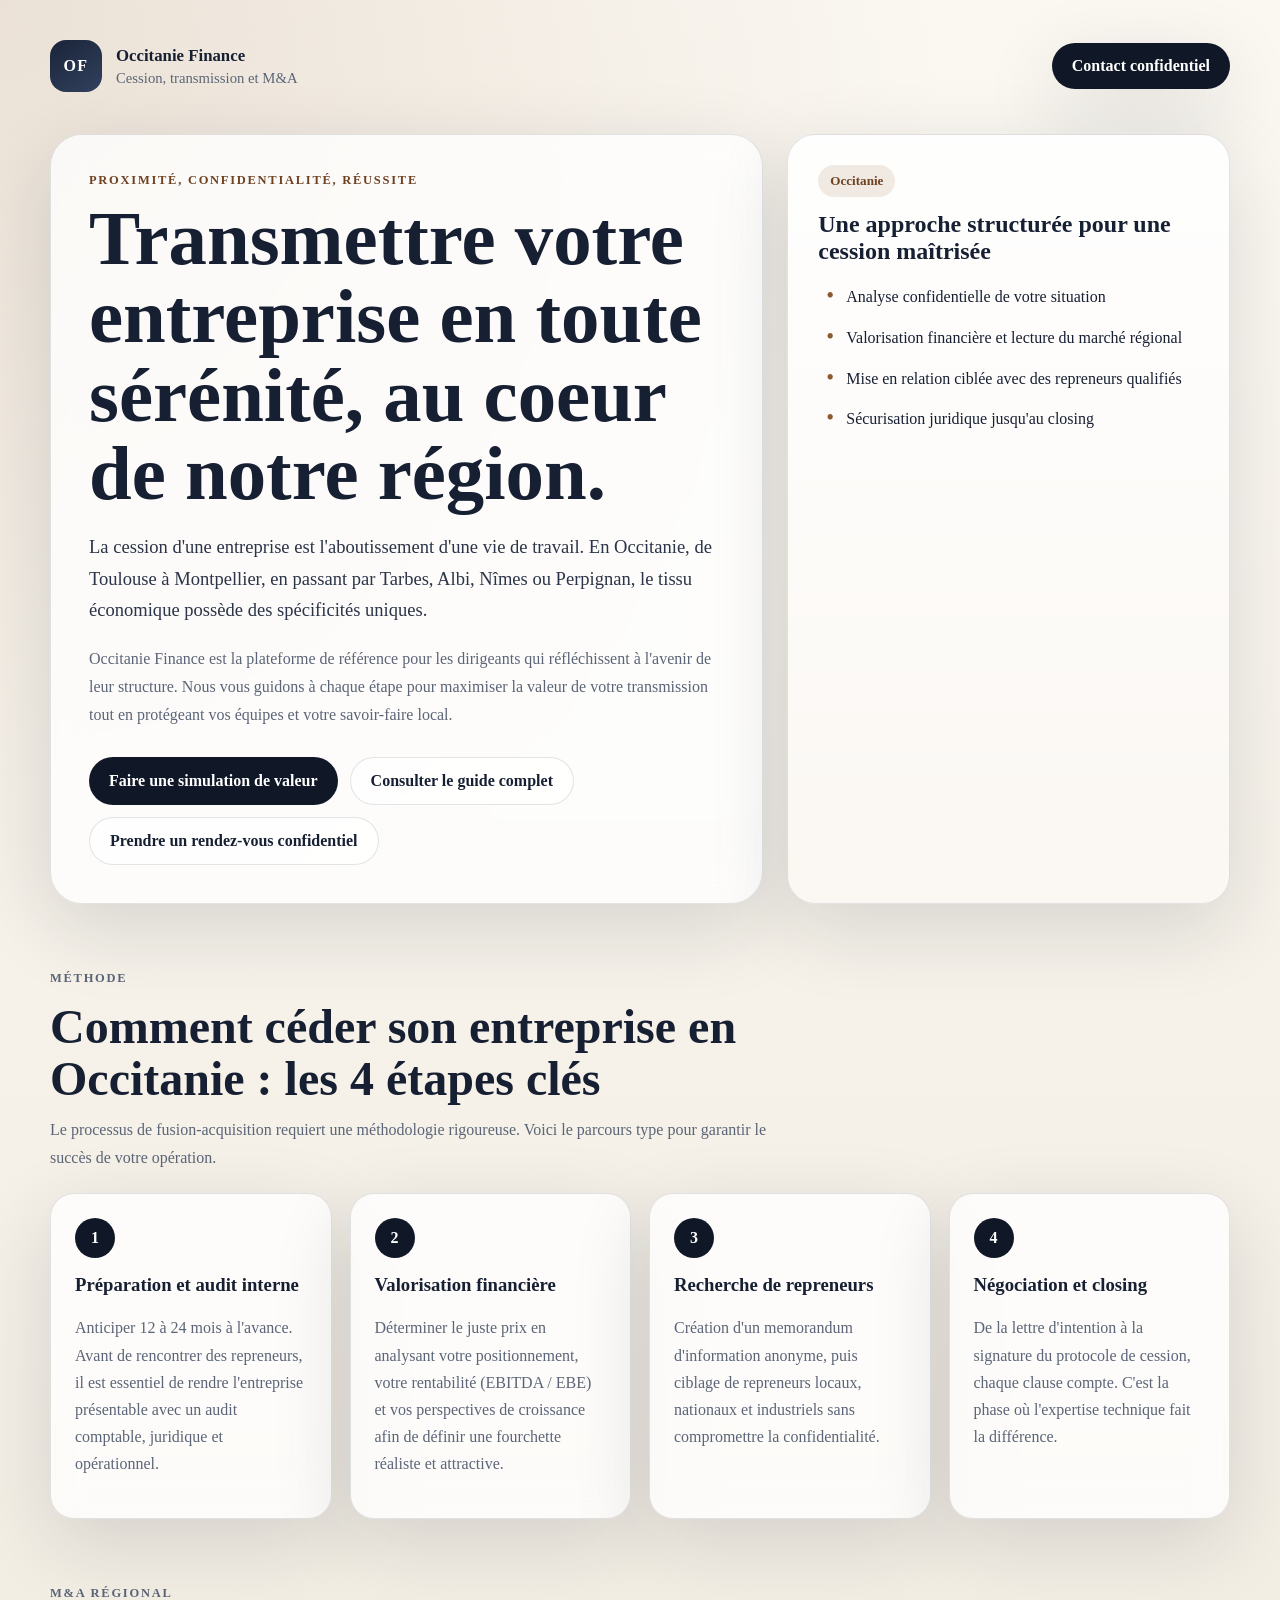
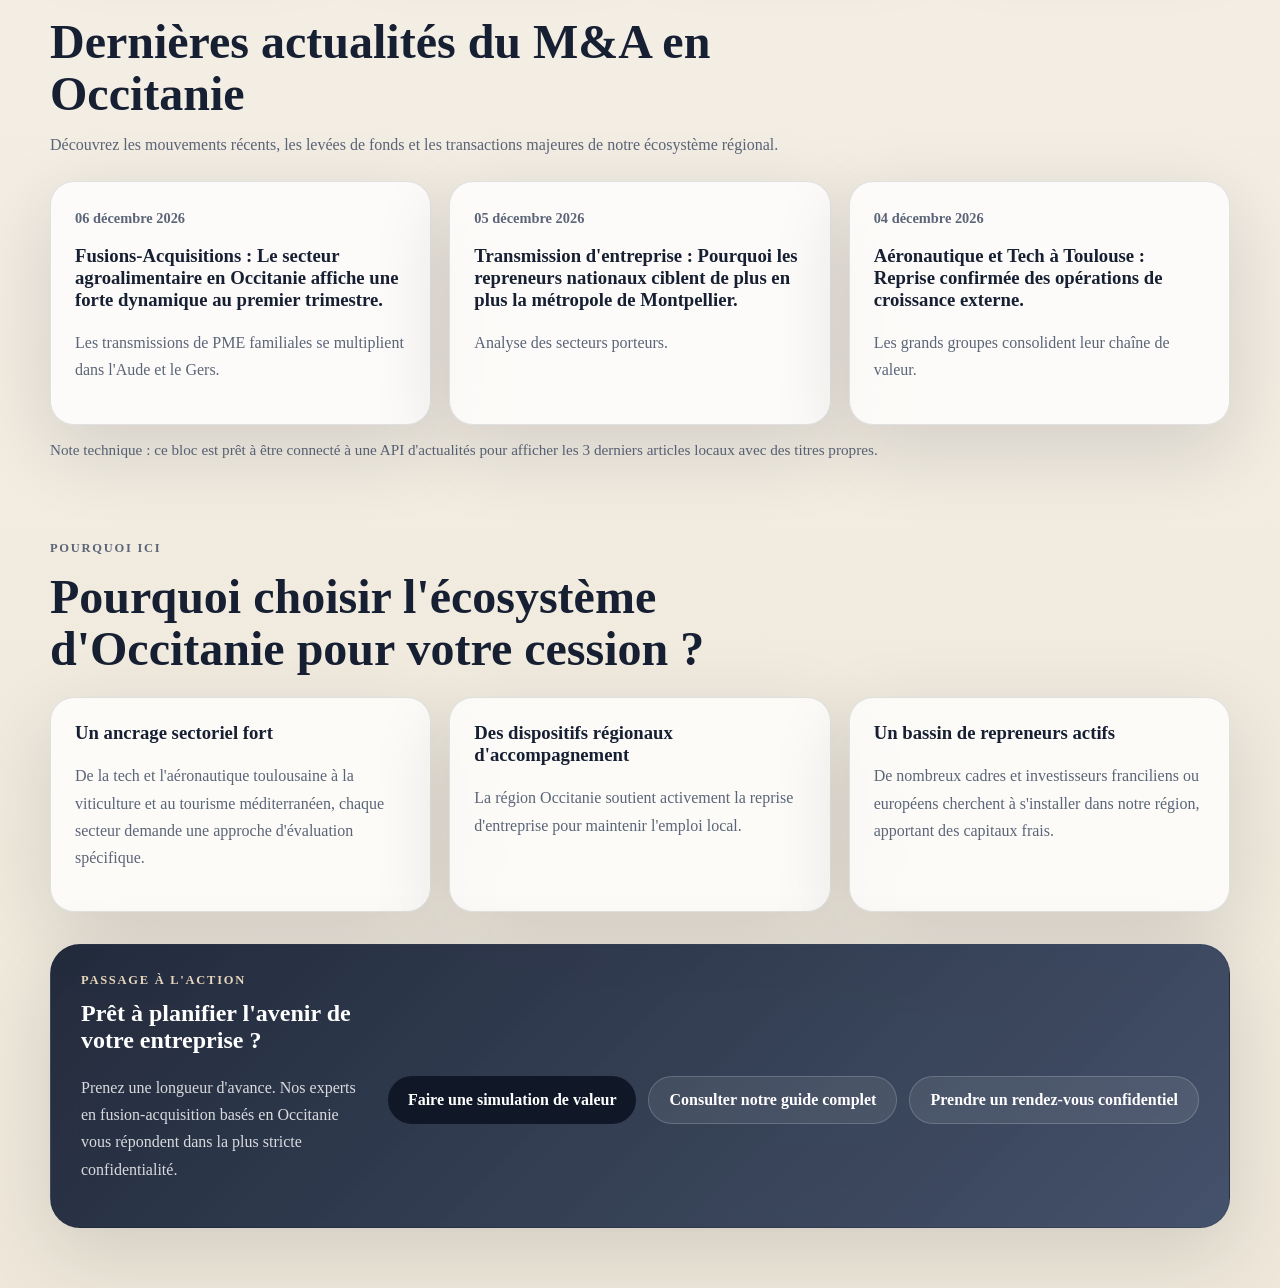
==== index.html @ 65223f05 "Create first occitanie.finance homepage" ====
<!doctype html>
<html lang="fr">
  <head>
    <meta charset="UTF-8" />
    <meta name="viewport" content="width=device-width, initial-scale=1.0" />
    <title>Cession d'Entreprise en Occitanie | Accompagnement & Fusion-Acquisition</title>
    <meta
      name="description"
      content="Vous souhaitez céder votre entreprise en Occitanie ? Découvrez les étapes clés de la transmission d'entreprise, estimez votre valeur et suivez l'actualité du M&A régional."
    />
    <meta name="theme-color" content="#0f172a" />
    <link rel="stylesheet" href="styles.css" />
  </head>
  <body>
    <div class="page-shell">
      <header class="hero">
        <nav class="topbar" aria-label="Navigation principale">
          <div class="brand">
            <span class="brand-mark">OF</span>
            <div>
              <p class="brand-name">Occitanie Finance</p>
              <p class="brand-tag">Cession, transmission et M&A</p>
            </div>
          </div>
          <a class="nav-cta" href="#contact">Contact confidentiel</a>
        </nav>

        <div class="hero-grid">
          <section class="hero-copy">
            <p class="eyebrow">Proximité, Confidentialité, Réussite</p>
            <h1>Transmettre votre entreprise en toute sérénité, au coeur de notre région.</h1>
            <p class="lead">
              La cession d'une entreprise est l'aboutissement d'une vie de travail. En Occitanie,
              de Toulouse à Montpellier, en passant par Tarbes, Albi, Nîmes ou Perpignan, le tissu
              économique possède des spécificités uniques.
            </p>
            <p>
              Occitanie Finance est la plateforme de référence pour les dirigeants qui réfléchissent
              à l'avenir de leur structure. Nous vous guidons à chaque étape pour maximiser la valeur
              de votre transmission tout en protégeant vos équipes et votre savoir-faire local.
            </p>
            <div class="hero-actions">
              <a class="button button-primary" href="/evaluation/">Faire une simulation de valeur</a>
              <a class="button button-secondary" href="/guide-cession/">Consulter le guide complet</a>
              <a class="button button-secondary" href="/contact/">Prendre un rendez-vous confidentiel</a>
            </div>
          </section>

          <aside class="hero-card" aria-label="Résumé de l'offre">
            <p class="card-kicker">Occitanie</p>
            <h2>Une approche structurée pour une cession maîtrisée</h2>
            <ul class="check-list">
              <li>Analyse confidentielle de votre situation</li>
              <li>Valorisation financière et lecture du marché régional</li>
              <li>Mise en relation ciblée avec des repreneurs qualifiés</li>
              <li>Sécurisation juridique jusqu'au closing</li>
            </ul>
          </aside>
        </div>
      </header>

      <main>
        <section class="section" id="etapes">
          <div class="section-heading">
            <p class="eyebrow">Méthode</p>
            <h2>Comment céder son entreprise en Occitanie : les 4 étapes clés</h2>
            <p>
              Le processus de fusion-acquisition requiert une méthodologie rigoureuse. Voici le
              parcours type pour garantir le succès de votre opération.
            </p>
          </div>

          <div class="steps-grid">
            <article class="step-card">
              <span class="step-index">1</span>
              <h3>Préparation et audit interne</h3>
              <p>
                Anticiper 12 à 24 mois à l'avance. Avant de rencontrer des repreneurs, il est
                essentiel de rendre l'entreprise présentable avec un audit comptable, juridique et
                opérationnel.
              </p>
            </article>
            <article class="step-card">
              <span class="step-index">2</span>
              <h3>Valorisation financière</h3>
              <p>
                Déterminer le juste prix en analysant votre positionnement, votre rentabilité
                (EBITDA / EBE) et vos perspectives de croissance afin de définir une fourchette
                réaliste et attractive.
              </p>
            </article>
            <article class="step-card">
              <span class="step-index">3</span>
              <h3>Recherche de repreneurs</h3>
              <p>
                Création d'un memorandum d'information anonyme, puis ciblage de repreneurs locaux,
                nationaux et industriels sans compromettre la confidentialité.
              </p>
            </article>
            <article class="step-card">
              <span class="step-index">4</span>
              <h3>Négociation et closing</h3>
              <p>
                De la lettre d'intention à la signature du protocole de cession, chaque clause
                compte. C'est la phase où l'expertise technique fait la différence.
              </p>
            </article>
          </div>
        </section>

        <section class="section news" id="actualites">
          <div class="section-heading">
            <p class="eyebrow">M&A régional</p>
            <h2>Dernières actualités du M&A en Occitanie</h2>
            <p>
              Découvrez les mouvements récents, les levées de fonds et les transactions majeures de
              notre écosystème régional.
            </p>
          </div>

          <div class="news-list">
            <article class="news-card">
              <p class="news-date" data-date></p>
              <h3>Fusions-Acquisitions : Le secteur agroalimentaire en Occitanie affiche une forte dynamique au premier trimestre.</h3>
              <p>Les transmissions de PME familiales se multiplient dans l'Aude et le Gers.</p>
            </article>
            <article class="news-card">
              <p class="news-date" data-date></p>
              <h3>Transmission d'entreprise : Pourquoi les repreneurs nationaux ciblent de plus en plus la métropole de Montpellier.</h3>
              <p>Analyse des secteurs porteurs.</p>
            </article>
            <article class="news-card">
              <p class="news-date" data-date></p>
              <h3>Aéronautique et Tech à Toulouse : Reprise confirmée des opérations de croissance externe.</h3>
              <p>Les grands groupes consolident leur chaîne de valeur.</p>
            </article>
          </div>
          <p class="news-note">
            Note technique : ce bloc est prêt à être connecté à une API d'actualités pour afficher
            les 3 derniers articles locaux avec des titres propres.
          </p>
        </section>

        <section class="section" id="ecosysteme">
          <div class="section-heading">
            <p class="eyebrow">Pourquoi ici</p>
            <h2>Pourquoi choisir l'écosystème d'Occitanie pour votre cession ?</h2>
          </div>

          <div class="benefits-grid">
            <article class="benefit-card">
              <h3>Un ancrage sectoriel fort</h3>
              <p>
                De la tech et l'aéronautique toulousaine à la viticulture et au tourisme
                méditerranéen, chaque secteur demande une approche d'évaluation spécifique.
              </p>
            </article>
            <article class="benefit-card">
              <h3>Des dispositifs régionaux d'accompagnement</h3>
              <p>
                La région Occitanie soutient activement la reprise d'entreprise pour maintenir
                l'emploi local.
              </p>
            </article>
            <article class="benefit-card">
              <h3>Un bassin de repreneurs actifs</h3>
              <p>
                De nombreux cadres et investisseurs franciliens ou européens cherchent à s'installer
                dans notre région, apportant des capitaux frais.
              </p>
            </article>
          </div>
        </section>

        <section class="section callout" id="contact">
          <div>
            <p class="eyebrow">Passage à l'action</p>
            <h2>Prêt à planifier l'avenir de votre entreprise ?</h2>
            <p>
              Prenez une longueur d'avance. Nos experts en fusion-acquisition basés en Occitanie
              vous répondent dans la plus stricte confidentialité.
            </p>
          </div>
          <div class="hero-actions">
            <a class="button button-primary" href="/evaluation/">Faire une simulation de valeur</a>
            <a class="button button-secondary" href="/guide-cession/">Consulter notre guide complet</a>
            <a class="button button-secondary" href="/contact/">Prendre un rendez-vous confidentiel</a>
          </div>
        </section>
      </main>
    </div>

    <script src="script.js"></script>
  </body>
</html>
---- styles.css ----
:root {
  --bg: #f4efe6;
  --bg-alt: #101827;
  --panel: rgba(255, 255, 255, 0.78);
  --panel-strong: rgba(255, 255, 255, 0.92);
  --text: #172033;
  --muted: #5b6577;
  --accent: #8c5a2f;
  --accent-strong: #6e4121;
  --border: rgba(23, 32, 51, 0.12);
  --shadow: 0 24px 80px rgba(19, 27, 45, 0.14);
}

* {
  box-sizing: border-box;
}

html {
  scroll-behavior: smooth;
}

body {
  margin: 0;
  font-family: Georgia, "Times New Roman", serif;
  color: var(--text);
  background:
    radial-gradient(circle at top left, rgba(140, 90, 47, 0.14), transparent 30%),
    linear-gradient(180deg, #fbf8f2 0%, #f4efe6 48%, #efe8da 100%);
}

a {
  color: inherit;
  text-decoration: none;
}

.page-shell {
  width: min(1180px, calc(100% - 32px));
  margin: 0 auto;
  padding: 22px 0 60px;
}

.hero {
  padding: 18px 0 32px;
}

.topbar {
  display: flex;
  align-items: center;
  justify-content: space-between;
  gap: 16px;
  margin-bottom: 42px;
}

.brand {
  display: flex;
  align-items: center;
  gap: 14px;
}

.brand-mark {
  width: 52px;
  height: 52px;
  border-radius: 16px;
  display: grid;
  place-items: center;
  background: linear-gradient(145deg, #1a2439, #32415e);
  color: white;
  font-weight: 700;
  letter-spacing: 0.08em;
}

.brand-name {
  margin: 0;
  font-size: 1.05rem;
  font-weight: 700;
}

.brand-tag {
  margin: 4px 0 0;
  color: var(--muted);
  font-size: 0.92rem;
}

.nav-cta,
.button {
  display: inline-flex;
  align-items: center;
  justify-content: center;
  border-radius: 999px;
  padding: 14px 20px;
  font-weight: 700;
  transition: transform 0.2s ease, box-shadow 0.2s ease, background 0.2s ease;
}

.nav-cta {
  background: var(--bg-alt);
  color: white;
  box-shadow: var(--shadow);
}

.nav-cta:hover,
.button:hover {
  transform: translateY(-1px);
}

.hero-grid {
  display: grid;
  grid-template-columns: minmax(0, 1.45fr) minmax(300px, 0.9fr);
  gap: 24px;
  align-items: stretch;
}

.hero-copy,
.hero-card,
.step-card,
.news-card,
.benefit-card,
.callout {
  border: 1px solid var(--border);
  background: var(--panel);
  backdrop-filter: blur(16px);
  box-shadow: var(--shadow);
}

.hero-copy {
  border-radius: 32px;
  padding: 38px;
}

.eyebrow {
  margin: 0 0 12px;
  text-transform: uppercase;
  letter-spacing: 0.14em;
  font-size: 0.78rem;
  color: var(--accent-strong);
  font-weight: 700;
}

h1,
h2,
h3,
p {
  margin-top: 0;
}

h1 {
  font-size: clamp(2.6rem, 6vw, 4.9rem);
  line-height: 1.02;
  margin-bottom: 18px;
}

.lead {
  font-size: 1.16rem;
  line-height: 1.7;
  color: #2b3448;
}

.hero-copy p:last-of-type {
  line-height: 1.75;
  color: var(--muted);
}

.hero-actions {
  display: flex;
  flex-wrap: wrap;
  gap: 12px;
  margin-top: 28px;
}

.button-primary {
  background: var(--bg-alt);
  color: white;
}

.button-secondary {
  background: rgba(255, 255, 255, 0.7);
  border: 1px solid var(--border);
}

.hero-card {
  border-radius: 28px;
  padding: 30px;
  background:
    linear-gradient(180deg, rgba(255, 255, 255, 0.95), rgba(255, 255, 255, 0.72)),
    linear-gradient(180deg, #f6eee4, #efe2cf);
}

.card-kicker {
  display: inline-block;
  margin: 0 0 14px;
  padding: 8px 12px;
  border-radius: 999px;
  background: rgba(140, 90, 47, 0.12);
  color: var(--accent-strong);
  font-size: 0.82rem;
  font-weight: 700;
}

.check-list {
  list-style: none;
  padding: 0;
  margin: 18px 0 0;
}

.check-list li {
  position: relative;
  padding-left: 28px;
  margin-bottom: 16px;
  line-height: 1.55;
}

.check-list li::before {
  content: "•";
  position: absolute;
  left: 8px;
  color: var(--accent);
  font-size: 1.4rem;
  line-height: 1;
}

.section {
  padding: 32px 0;
}

.section-heading {
  max-width: 760px;
  margin-bottom: 22px;
}

.section-heading h2 {
  font-size: clamp(1.8rem, 4vw, 3rem);
  line-height: 1.08;
  margin-bottom: 12px;
}

.section-heading p {
  color: var(--muted);
  line-height: 1.7;
}

.steps-grid,
.benefits-grid,
.news-list {
  display: grid;
  gap: 18px;
}

.steps-grid {
  grid-template-columns: repeat(4, minmax(0, 1fr));
}

.step-card,
.benefit-card,
.news-card {
  border-radius: 24px;
  padding: 24px;
}

.step-index {
  display: inline-grid;
  place-items: center;
  width: 40px;
  height: 40px;
  border-radius: 999px;
  background: var(--bg-alt);
  color: white;
  font-weight: 700;
  margin-bottom: 16px;
}

.step-card p,
.benefit-card p,
.news-card p {
  color: var(--muted);
  line-height: 1.7;
}

.news-list {
  grid-template-columns: repeat(3, minmax(0, 1fr));
}

.news-date {
  color: var(--accent-strong);
  font-size: 0.9rem;
  font-weight: 700;
}

.news-note {
  margin-top: 16px;
  color: var(--muted);
  font-size: 0.95rem;
}

.benefits-grid {
  grid-template-columns: repeat(3, minmax(0, 1fr));
}

.callout {
  border-radius: 30px;
  padding: 28px 30px;
  display: grid;
  grid-template-columns: minmax(0, 1fr) auto;
  align-items: center;
  gap: 20px;
  background: linear-gradient(135deg, rgba(23, 32, 51, 0.95), rgba(50, 65, 94, 0.9));
  color: white;
}

.callout .eyebrow {
  color: #e9d6be;
}

.callout p:not(.eyebrow) {
  color: rgba(255, 255, 255, 0.82);
  line-height: 1.7;
}

.callout .button-secondary {
  background: rgba(255, 255, 255, 0.08);
  color: white;
  border-color: rgba(255, 255, 255, 0.18);
}

@media (max-width: 960px) {
  .hero-grid,
  .steps-grid,
  .news-list,
  .benefits-grid,
  .callout {
    grid-template-columns: 1fr;
  }
}

@media (max-width: 640px) {
  .page-shell {
    width: min(100% - 20px, 1180px);
  }

  .topbar {
    flex-direction: column;
    align-items: flex-start;
  }

  .hero-copy,
  .hero-card,
  .step-card,
  .benefit-card,
  .news-card,
  .callout {
    padding: 22px;
    border-radius: 22px;
  }

  h1 {
    font-size: 2.7rem;
  }
}
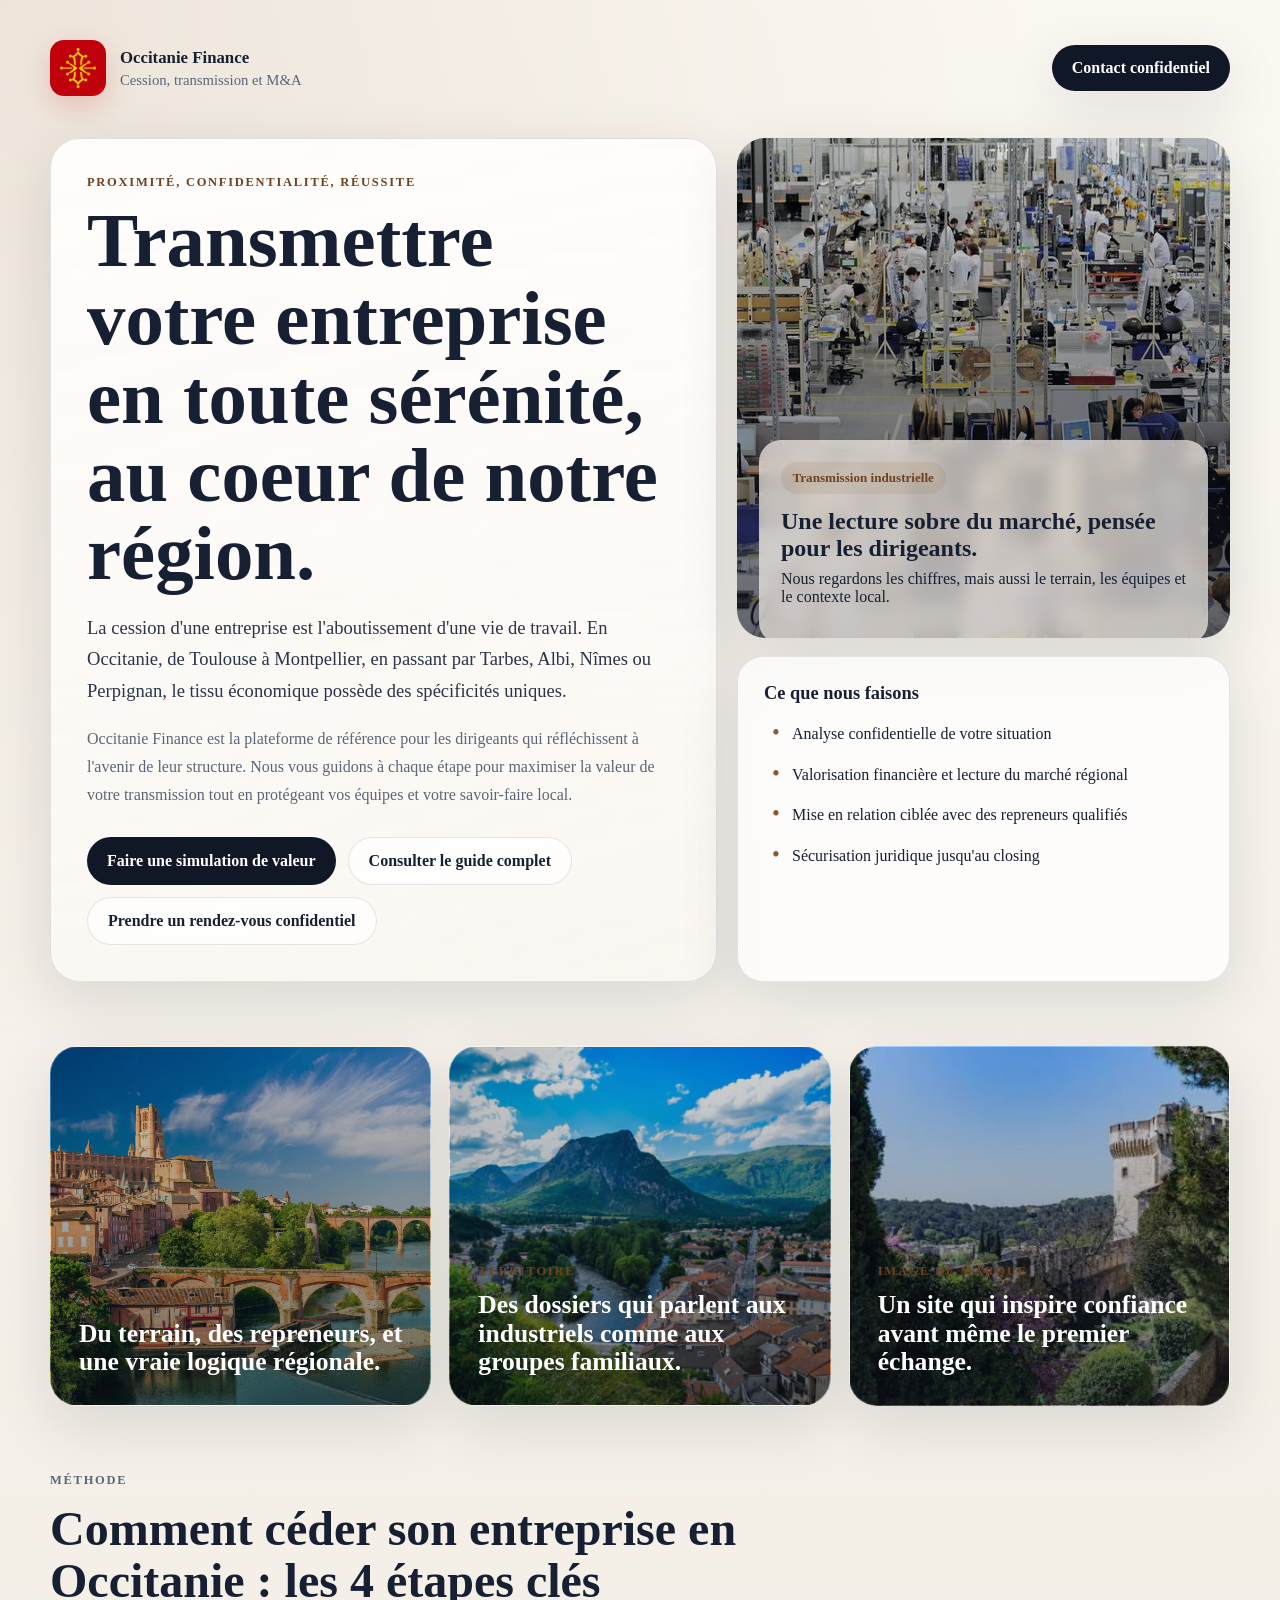
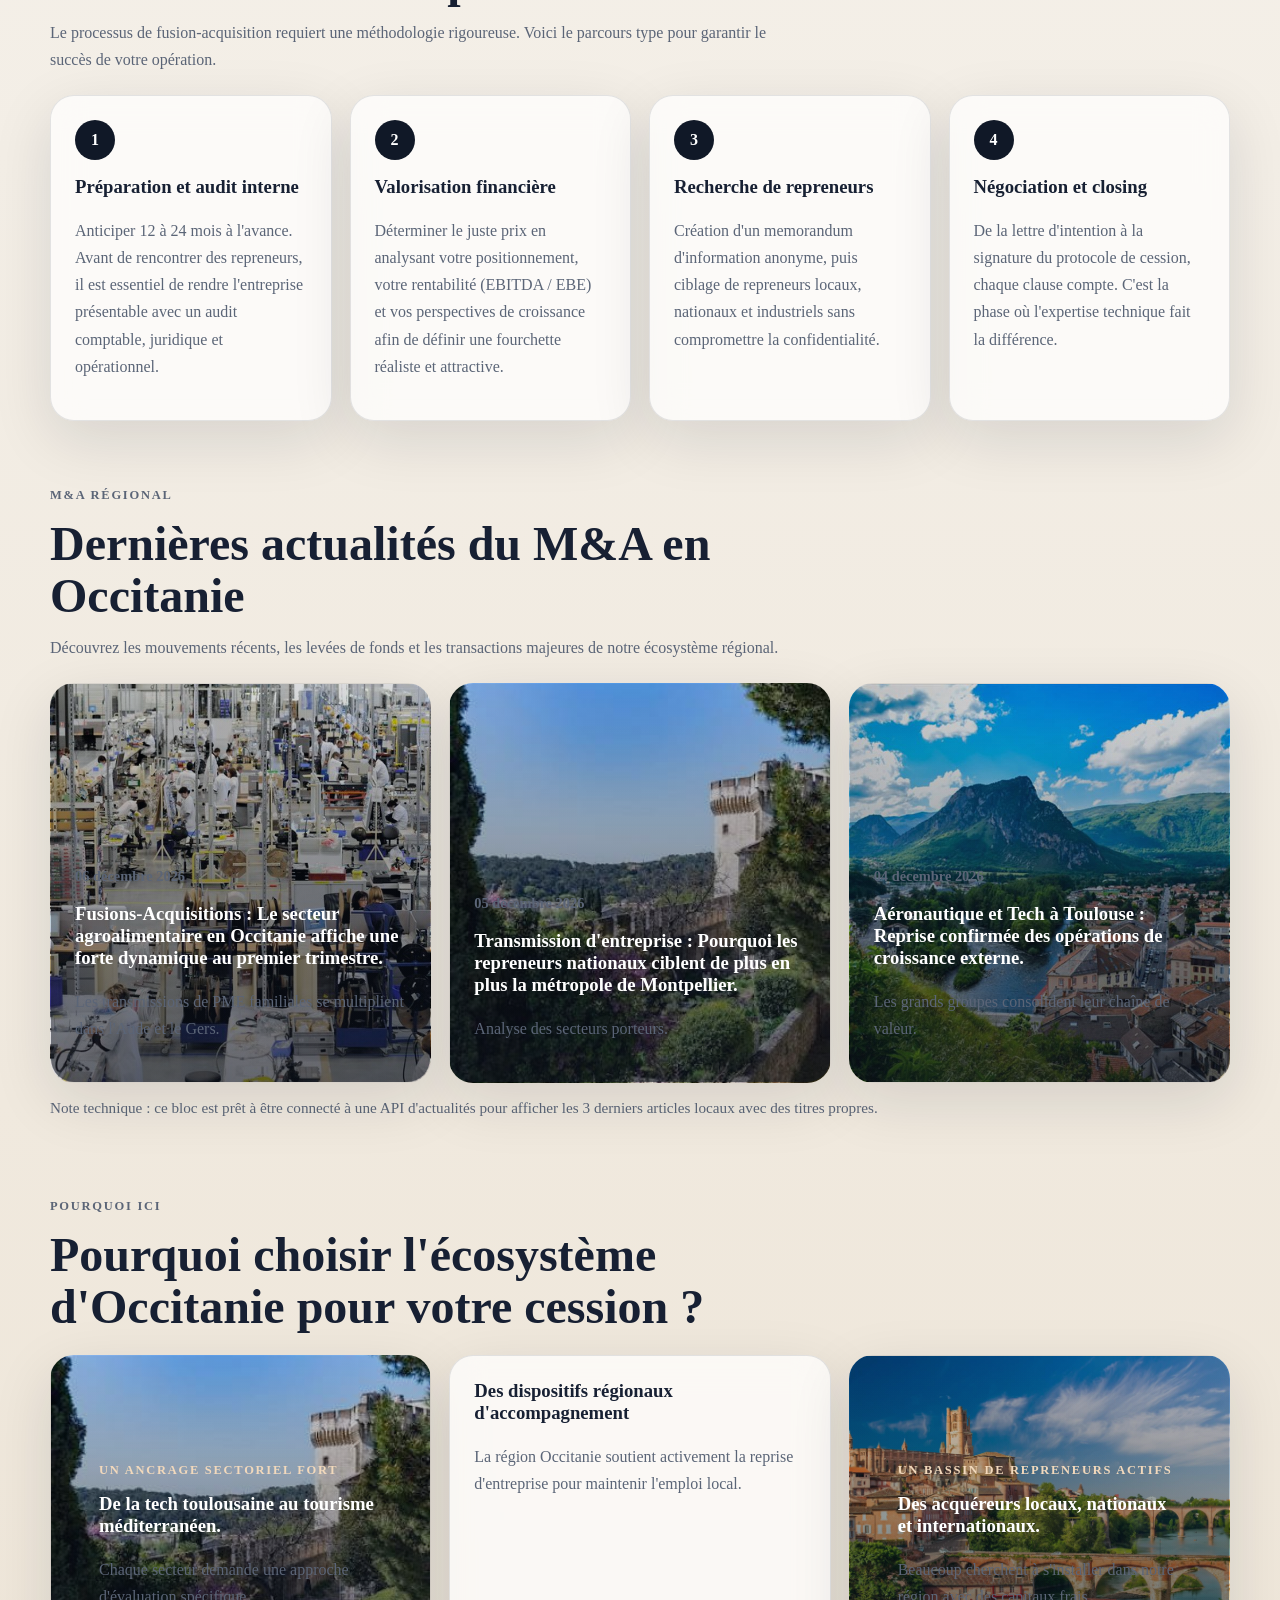
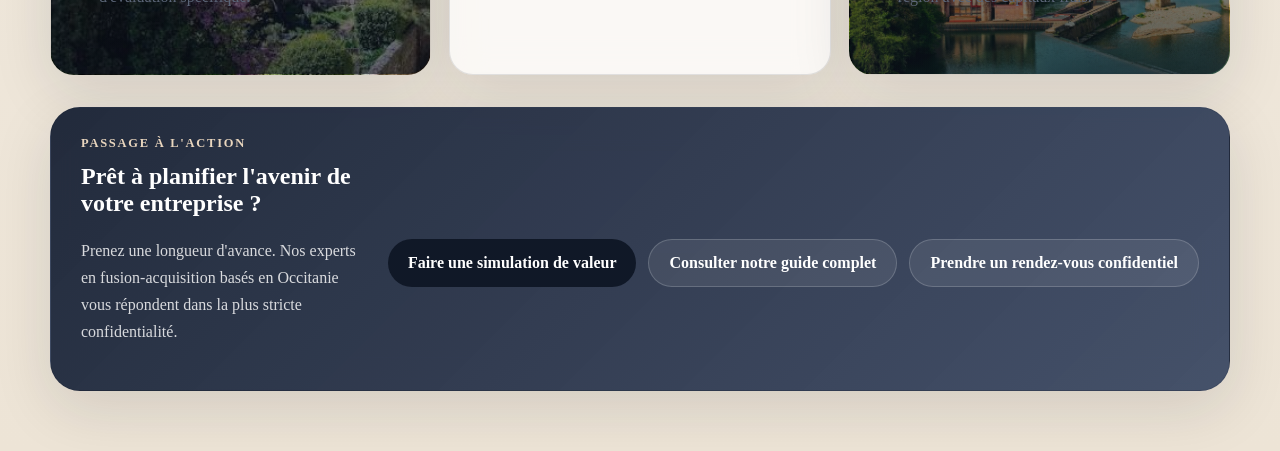
==== commit e7271c19: "Refine visual direction with local imagery" ====
--- a/index.html
+++ b/index.html
@@ -16,7 +16,7 @@
       <header class="hero">
         <nav class="topbar" aria-label="Navigation principale">
           <div class="brand">
-            <span class="brand-mark">OF</span>
+            <img class="brand-mark" src="logo pour site occitanie.png" alt="Occitanie Finance" />
             <div>
               <p class="brand-name">Occitanie Finance</p>
               <p class="brand-tag">Cession, transmission et M&A</p>
@@ -38,28 +38,60 @@
               Occitanie Finance est la plateforme de référence pour les dirigeants qui réfléchissent
               à l'avenir de leur structure. Nous vous guidons à chaque étape pour maximiser la valeur
               de votre transmission tout en protégeant vos équipes et votre savoir-faire local.
-            </p>
+              </p>
             <div class="hero-actions">
               <a class="button button-primary" href="/evaluation/">Faire une simulation de valeur</a>
               <a class="button button-secondary" href="/guide-cession/">Consulter le guide complet</a>
               <a class="button button-secondary" href="/contact/">Prendre un rendez-vous confidentiel</a>
             </div>
           </section>
-
-          <aside class="hero-card" aria-label="Résumé de l'offre">
-            <p class="card-kicker">Occitanie</p>
-            <h2>Une approche structurée pour une cession maîtrisée</h2>
-            <ul class="check-list">
-              <li>Analyse confidentielle de votre situation</li>
-              <li>Valorisation financière et lecture du marché régional</li>
-              <li>Mise en relation ciblée avec des repreneurs qualifiés</li>
-              <li>Sécurisation juridique jusqu'au closing</li>
-            </ul>
+          <aside class="hero-visual" aria-label="Visuel de couverture">
+            <div class="image-panel image-industry">
+              <div class="image-overlay"></div>
+              <div class="image-copy">
+                <p class="card-kicker">Transmission industrielle</p>
+                <h2>Une lecture sobre du marché, pensée pour les dirigeants.</h2>
+                <p>
+                  Nous regardons les chiffres, mais aussi le terrain, les équipes et le contexte
+                  local.
+                </p>
+              </div>
+            </div>
+            <div class="side-card">
+              <h3>Ce que nous faisons</h3>
+              <ul class="check-list">
+                <li>Analyse confidentielle de votre situation</li>
+                <li>Valorisation financière et lecture du marché régional</li>
+                <li>Mise en relation ciblée avec des repreneurs qualifiés</li>
+                <li>Sécurisation juridique jusqu'au closing</li>
+              </ul>
+            </div>
           </aside>
         </div>
       </header>
 
       <main>
+        <section class="section feature-band">
+          <article class="feature-shot shot-aude">
+            <div class="feature-shot__content">
+              <p class="eyebrow">Ancrage local</p>
+              <h2>Du terrain, des repreneurs, et une vraie logique régionale.</h2>
+            </div>
+          </article>
+          <article class="feature-shot shot-pyrenees">
+            <div class="feature-shot__content">
+              <p class="eyebrow">Territoire</p>
+              <h2>Des dossiers qui parlent aux industriels comme aux groupes familiaux.</h2>
+            </div>
+          </article>
+          <article class="feature-shot shot-heritage">
+            <div class="feature-shot__content">
+              <p class="eyebrow">Image de marque</p>
+              <h2>Un site qui inspire confiance avant même le premier échange.</h2>
+            </div>
+          </article>
+        </section>
+
         <section class="section" id="etapes">
           <div class="section-heading">
             <p class="eyebrow">Méthode</p>
@@ -119,17 +151,17 @@
           </div>
 
           <div class="news-list">
-            <article class="news-card">
+            <article class="news-card news-card--image news-card--industrial">
               <p class="news-date" data-date></p>
               <h3>Fusions-Acquisitions : Le secteur agroalimentaire en Occitanie affiche une forte dynamique au premier trimestre.</h3>
               <p>Les transmissions de PME familiales se multiplient dans l'Aude et le Gers.</p>
             </article>
-            <article class="news-card">
+            <article class="news-card news-card--image news-card--city">
               <p class="news-date" data-date></p>
               <h3>Transmission d'entreprise : Pourquoi les repreneurs nationaux ciblent de plus en plus la métropole de Montpellier.</h3>
               <p>Analyse des secteurs porteurs.</p>
             </article>
-            <article class="news-card">
+            <article class="news-card news-card--image news-card--landscape">
               <p class="news-date" data-date></p>
               <h3>Aéronautique et Tech à Toulouse : Reprise confirmée des opérations de croissance externe.</h3>
               <p>Les grands groupes consolident leur chaîne de valeur.</p>
@@ -147,13 +179,16 @@
             <h2>Pourquoi choisir l'écosystème d'Occitanie pour votre cession ?</h2>
           </div>
 
-          <div class="benefits-grid">
-            <article class="benefit-card">
-              <h3>Un ancrage sectoriel fort</h3>
-              <p>
-                De la tech et l'aéronautique toulousaine à la viticulture et au tourisme
-                méditerranéen, chaque secteur demande une approche d'évaluation spécifique.
-              </p>
+          <div class="benefits-grid benefits-grid--split">
+            <article class="benefit-card benefit-card--image benefit-card--panorama">
+              <div class="image-overlay"></div>
+              <div class="benefit-card__content">
+                <p class="eyebrow">Un ancrage sectoriel fort</p>
+                <h3>De la tech toulousaine au tourisme méditerranéen.</h3>
+                <p>
+                  Chaque secteur demande une approche d'évaluation spécifique.
+                </p>
+              </div>
             </article>
             <article class="benefit-card">
               <h3>Des dispositifs régionaux d'accompagnement</h3>
@@ -162,12 +197,15 @@
                 l'emploi local.
               </p>
             </article>
-            <article class="benefit-card">
-              <h3>Un bassin de repreneurs actifs</h3>
-              <p>
-                De nombreux cadres et investisseurs franciliens ou européens cherchent à s'installer
-                dans notre région, apportant des capitaux frais.
-              </p>
+            <article class="benefit-card benefit-card--image benefit-card--heritage">
+              <div class="image-overlay"></div>
+              <div class="benefit-card__content">
+                <p class="eyebrow">Un bassin de repreneurs actifs</p>
+                <h3>Des acquéreurs locaux, nationaux et internationaux.</h3>
+                <p>
+                  Beaucoup cherchent à s'installer dans notre région avec des capitaux frais.
+                </p>
+              </div>
             </article>
           </div>
         </section>
--- a/styles.css
+++ b/styles.css
@@ -1,14 +1,14 @@
 :root {
-  --bg: #f4efe6;
+  --bg: #f3eee6;
   --bg-alt: #101827;
-  --panel: rgba(255, 255, 255, 0.78);
-  --panel-strong: rgba(255, 255, 255, 0.92);
+  --panel: rgba(255, 255, 255, 0.72);
+  --panel-strong: rgba(255, 255, 255, 0.9);
   --text: #172033;
   --muted: #5b6577;
   --accent: #8c5a2f;
   --accent-strong: #6e4121;
-  --border: rgba(23, 32, 51, 0.12);
-  --shadow: 0 24px 80px rgba(19, 27, 45, 0.14);
+  --border: rgba(23, 32, 51, 0.11);
+  --shadow: 0 18px 60px rgba(19, 27, 45, 0.12);
 }
 
 * {
@@ -24,8 +24,8 @@
   font-family: Georgia, "Times New Roman", serif;
   color: var(--text);
   background:
-    radial-gradient(circle at top left, rgba(140, 90, 47, 0.14), transparent 30%),
-    linear-gradient(180deg, #fbf8f2 0%, #f4efe6 48%, #efe8da 100%);
+    radial-gradient(circle at top left, rgba(140, 90, 47, 0.12), transparent 28%),
+    linear-gradient(180deg, #fbf8f2 0%, #f3eee6 48%, #ede4d6 100%);
 }
 
 a {
@@ -58,15 +58,13 @@
 }
 
 .brand-mark {
-  width: 52px;
-  height: 52px;
-  border-radius: 16px;
-  display: grid;
-  place-items: center;
-  background: linear-gradient(145deg, #1a2439, #32415e);
-  color: white;
-  font-weight: 700;
-  letter-spacing: 0.08em;
+  width: 56px;
+  height: 56px;
+  border-radius: 14px;
+  object-fit: cover;
+  display: block;
+  background: #b30008;
+  box-shadow: 0 10px 30px rgba(176, 0, 8, 0.18);
 }
 
 .brand-name {
@@ -105,8 +103,8 @@
 
 .hero-grid {
   display: grid;
-  grid-template-columns: minmax(0, 1.45fr) minmax(300px, 0.9fr);
-  gap: 24px;
+  grid-template-columns: minmax(0, 1.15fr) minmax(320px, 0.85fr);
+  gap: 20px;
   align-items: stretch;
 }
 
@@ -115,7 +113,8 @@
 .step-card,
 .news-card,
 .benefit-card,
-.callout {
+.callout,
+.side-card {
   border: 1px solid var(--border);
   background: var(--panel);
   backdrop-filter: blur(16px);
@@ -123,8 +122,11 @@
 }
 
 .hero-copy {
-  border-radius: 32px;
-  padding: 38px;
+  border-radius: 30px;
+  padding: 36px;
+  background:
+    linear-gradient(180deg, rgba(255, 255, 255, 0.86), rgba(255, 255, 255, 0.64)),
+    linear-gradient(135deg, rgba(246, 238, 228, 0.8), rgba(239, 226, 207, 0.65));
 }
 
 .eyebrow {
@@ -222,6 +224,65 @@
   padding: 32px 0;
 }
 
+.feature-band {
+  display: grid;
+  grid-template-columns: repeat(3, minmax(0, 1fr));
+  gap: 18px;
+}
+
+.feature-shot {
+  position: relative;
+  min-height: 360px;
+  border-radius: 28px;
+  overflow: hidden;
+  box-shadow: var(--shadow);
+  border: 1px solid rgba(255, 255, 255, 0.24);
+}
+
+.feature-shot::before,
+.benefit-card--image::before,
+.news-card--image::before,
+.image-panel::before {
+  content: "";
+  position: absolute;
+  inset: 0;
+  background: linear-gradient(180deg, rgba(13, 19, 30, 0.15), rgba(13, 19, 30, 0.56));
+}
+
+.feature-shot__content,
+.image-copy,
+.benefit-card__content {
+  position: relative;
+  z-index: 1;
+}
+
+.feature-shot__content {
+  display: flex;
+  flex-direction: column;
+  justify-content: flex-end;
+  height: 100%;
+  padding: 28px;
+  color: white;
+}
+
+.feature-shot__content h2 {
+  margin-bottom: 0;
+  font-size: 1.6rem;
+  line-height: 1.12;
+}
+
+.shot-aude {
+  background: url("Visiter-lOccitanie-10-incontournables-a-faire-et-voir.jpeg") center/cover no-repeat;
+}
+
+.shot-pyrenees {
+  background: url("ariege.jpg") center/cover no-repeat;
+}
+
+.shot-heritage {
+  background: url("images.jpeg") center/cover no-repeat;
+}
+
 .section-heading {
   max-width: 760px;
   margin-bottom: 22px;
@@ -279,6 +340,35 @@
   grid-template-columns: repeat(3, minmax(0, 1fr));
 }
 
+.news-card--image {
+  position: relative;
+  min-height: 330px;
+  color: white;
+  display: flex;
+  flex-direction: column;
+  justify-content: flex-end;
+  padding-top: 180px;
+  overflow: hidden;
+}
+
+.news-card--image h3,
+.news-card--image p {
+  position: relative;
+  z-index: 1;
+}
+
+.news-card--industrial {
+  background: url("industry.jpg") center/cover no-repeat;
+}
+
+.news-card--city {
+  background: url("images.jpeg") center/cover no-repeat;
+}
+
+.news-card--landscape {
+  background: url("ariege.jpg") center/cover no-repeat;
+}
+
 .news-date {
   color: var(--accent-strong);
   font-size: 0.9rem;
@@ -293,6 +383,35 @@
 
 .benefits-grid {
   grid-template-columns: repeat(3, minmax(0, 1fr));
+}
+
+.benefits-grid--split {
+  align-items: stretch;
+}
+
+.benefit-card--image {
+  position: relative;
+  min-height: 320px;
+  overflow: hidden;
+  color: white;
+  display: flex;
+  align-items: flex-end;
+}
+
+.benefit-card--panorama {
+  background: url("images.jpeg") center/cover no-repeat;
+}
+
+.benefit-card--heritage {
+  background: url("Visiter-lOccitanie-10-incontournables-a-faire-et-voir.jpeg") center/cover no-repeat;
+}
+
+.benefit-card__content {
+  padding: 24px;
+}
+
+.benefit-card--image .eyebrow {
+  color: #f2d9bc;
 }
 
 .callout {
@@ -321,8 +440,60 @@
   border-color: rgba(255, 255, 255, 0.18);
 }
 
+.hero-visual {
+  display: grid;
+  gap: 18px;
+}
+
+.image-panel {
+  position: relative;
+  min-height: 430px;
+  border-radius: 28px;
+  overflow: hidden;
+  background: url("industry.jpg") center/cover no-repeat;
+  box-shadow: var(--shadow);
+}
+
+.image-copy {
+  position: absolute;
+  left: 22px;
+  right: 22px;
+  bottom: 22px;
+  padding: 22px;
+  border-radius: 22px;
+  background: rgba(255, 248, 240, 0.68);
+  backdrop-filter: blur(8px);
+  transform: translateY(28px);
+}
+
+.image-copy h2 {
+  margin-bottom: 8px;
+  font-size: 1.5rem;
+}
+
+.side-card {
+  border-radius: 26px;
+  padding: 26px;
+  background: rgba(255, 255, 255, 0.72);
+}
+
+.side-card h3 {
+  margin-bottom: 12px;
+  font-size: 1.15rem;
+}
+
+.image-panel::after,
+.news-card--image::after,
+.benefit-card--image::after {
+  content: "";
+  position: absolute;
+  inset: 0;
+  background: linear-gradient(180deg, transparent 0%, rgba(17, 24, 39, 0.18) 100%);
+}
+
 @media (max-width: 960px) {
   .hero-grid,
+  .feature-band,
   .steps-grid,
   .news-list,
   .benefits-grid,
@@ -346,7 +517,8 @@
   .step-card,
   .benefit-card,
   .news-card,
-  .callout {
+  .callout,
+  .side-card {
     padding: 22px;
     border-radius: 22px;
   }
@@ -354,4 +526,8 @@
   h1 {
     font-size: 2.7rem;
   }
-}
+
+  .image-copy {
+    transform: none;
+  }
+}
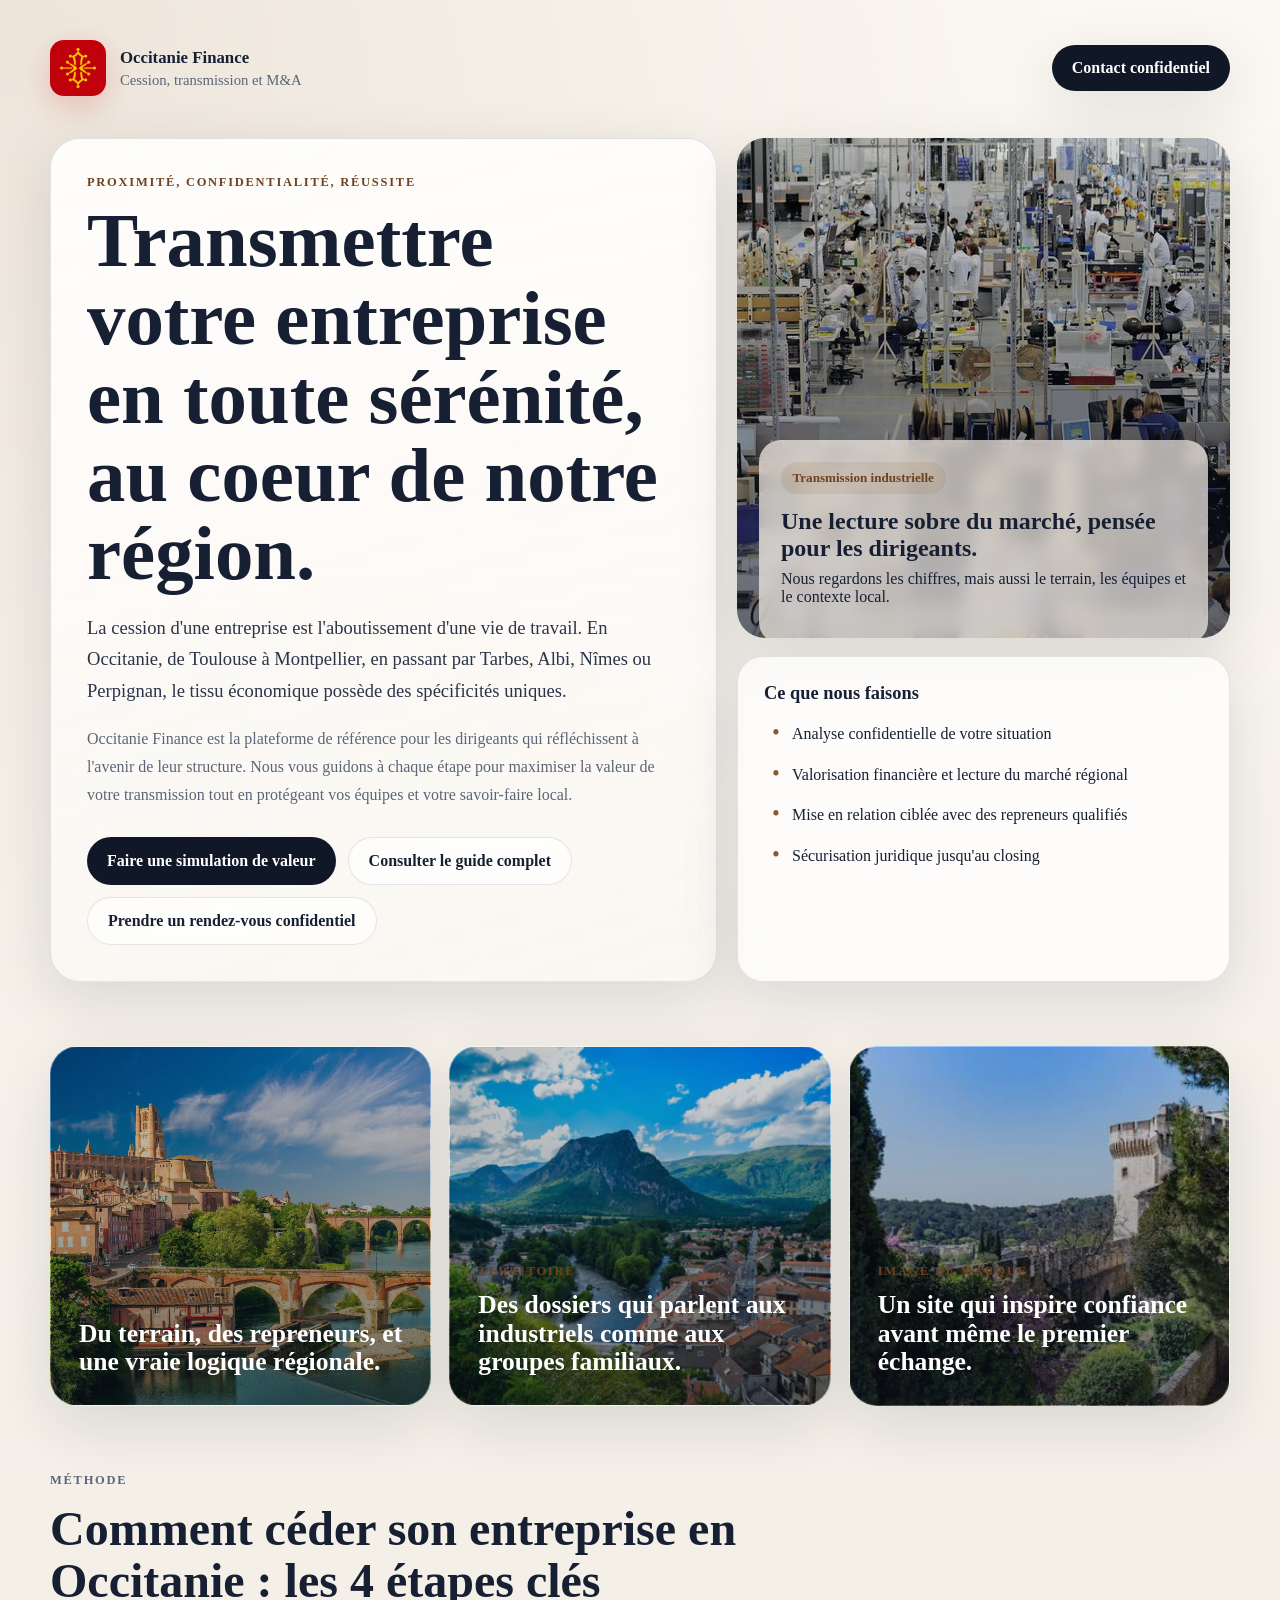
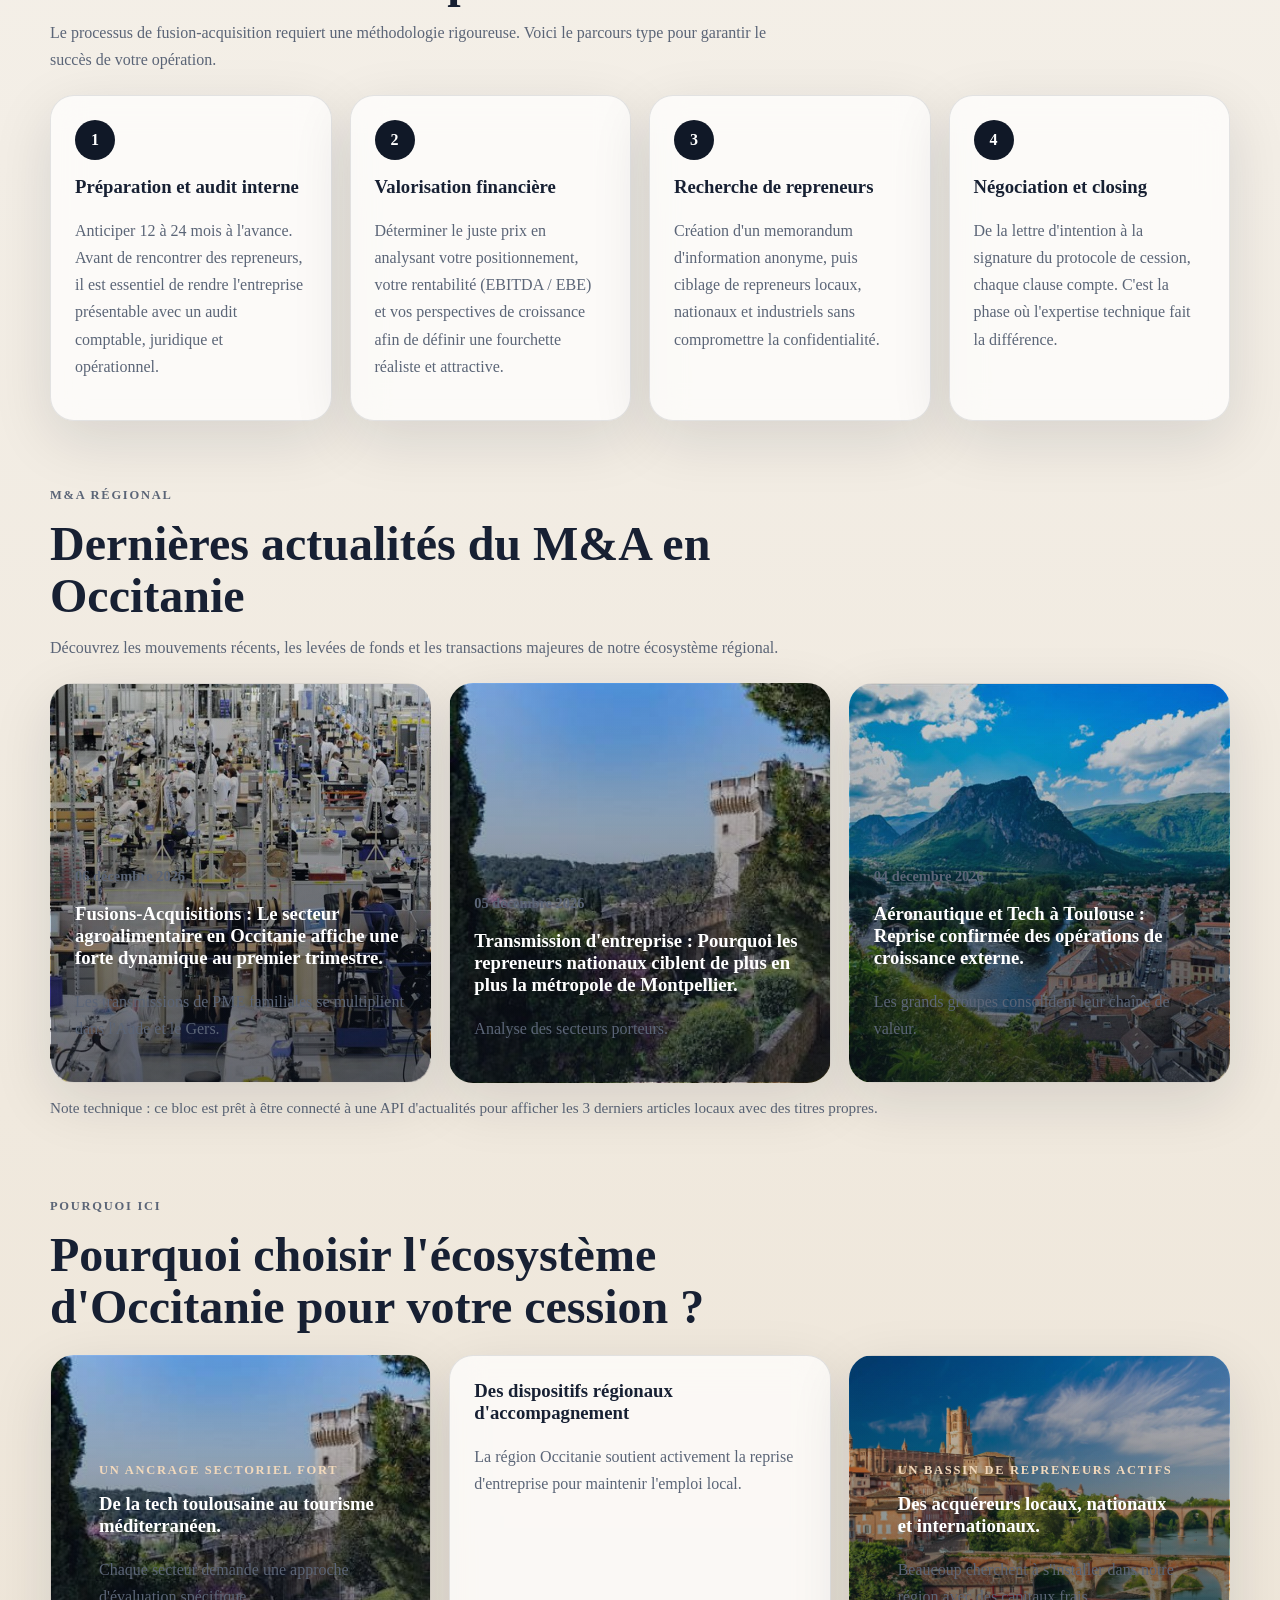
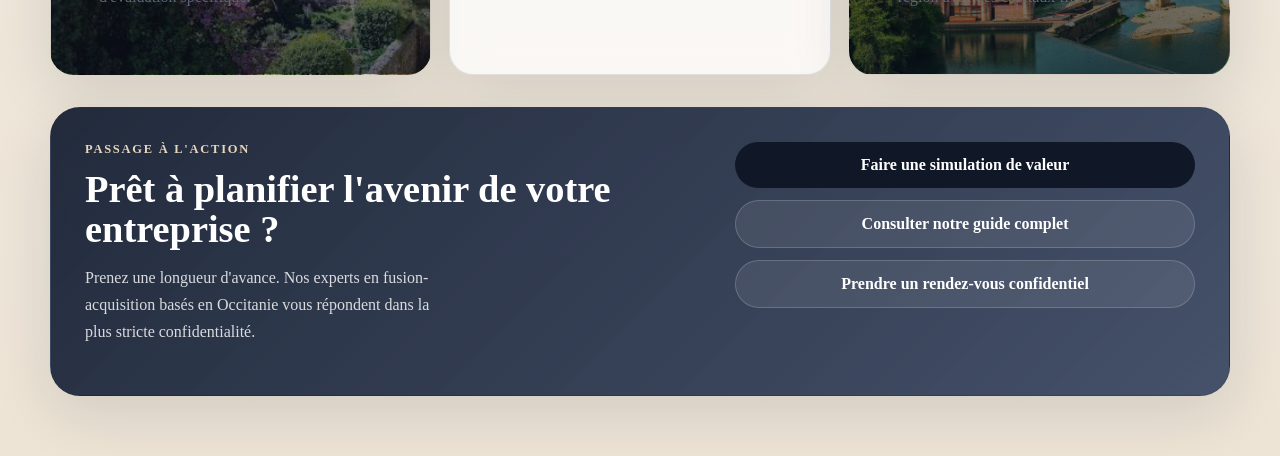
==== commit f4e453f6: "Improve callout formatting" ====
--- a/index.html
+++ b/index.html
@@ -9,6 +9,20 @@
       content="Vous souhaitez céder votre entreprise en Occitanie ? Découvrez les étapes clés de la transmission d'entreprise, estimez votre valeur et suivez l'actualité du M&A régional."
     />
     <meta name="theme-color" content="#0f172a" />
+    <link rel="canonical" href="https://occitanie.finance/" />
+    <meta property="og:title" content="Cession d'Entreprise en Occitanie | Accompagnement & Fusion-Acquisition" />
+    <meta
+      property="og:description"
+      content="Vous souhaitez céder votre entreprise en Occitanie ? Découvrez les étapes clés de la transmission d'entreprise, estimez votre valeur et suivez l'actualité du M&A régional."
+    />
+    <meta property="og:image" content="https://occitanie.finance/og-linkedin.png" />
+    <meta property="og:url" content="https://occitanie.finance/" />
+    <meta property="og:type" content="website" />
+    <meta
+      property="og:image:alt"
+      content="Occitanie Finance - cession d'entreprise en Occitanie"
+    />
+    <meta name="twitter:card" content="summary_large_image" />
     <link rel="stylesheet" href="styles.css" />
   </head>
   <body>
@@ -211,7 +225,7 @@
         </section>
 
         <section class="section callout" id="contact">
-          <div>
+          <div class="callout-copy">
             <p class="eyebrow">Passage à l'action</p>
             <h2>Prêt à planifier l'avenir de votre entreprise ?</h2>
             <p>
@@ -219,10 +233,10 @@
               vous répondent dans la plus stricte confidentialité.
             </p>
           </div>
-          <div class="hero-actions">
-            <a class="button button-primary" href="/evaluation/">Faire une simulation de valeur</a>
-            <a class="button button-secondary" href="/guide-cession/">Consulter notre guide complet</a>
-            <a class="button button-secondary" href="/contact/">Prendre un rendez-vous confidentiel</a>
+          <div class="callout-actions" aria-label="Actions principales">
+            <a class="button button-primary button-block" href="/evaluation/">Faire une simulation de valeur</a>
+            <a class="button button-secondary button-block" href="/guide-cession/">Consulter notre guide complet</a>
+            <a class="button button-secondary button-block" href="/contact/">Prendre un rendez-vous confidentiel</a>
           </div>
         </section>
       </main>
--- a/styles.css
+++ b/styles.css
@@ -416,22 +416,46 @@
 
 .callout {
   border-radius: 30px;
-  padding: 28px 30px;
+  padding: 34px;
   display: grid;
-  grid-template-columns: minmax(0, 1fr) auto;
-  align-items: center;
-  gap: 20px;
+  grid-template-columns: minmax(0, 1.15fr) minmax(280px, 0.85fr);
+  align-items: start;
+  gap: 28px;
   background: linear-gradient(135deg, rgba(23, 32, 51, 0.95), rgba(50, 65, 94, 0.9));
   color: white;
 }
 
 .callout .eyebrow {
   color: #e9d6be;
+}
+
+.callout-copy {
+  max-width: 560px;
+}
+
+.callout-copy h2 {
+  margin-bottom: 14px;
+  font-size: clamp(1.9rem, 3vw, 3rem);
+  line-height: 1.05;
+}
+
+.callout-copy p:not(.eyebrow) {
+  max-width: 46ch;
 }
 
 .callout p:not(.eyebrow) {
   color: rgba(255, 255, 255, 0.82);
   line-height: 1.7;
+}
+
+.callout-actions {
+  display: grid;
+  gap: 12px;
+  align-content: start;
+}
+
+.button-block {
+  width: 100%;
 }
 
 .callout .button-secondary {
@@ -500,6 +524,10 @@
   .callout {
     grid-template-columns: 1fr;
   }
+
+  .callout {
+    gap: 18px;
+  }
 }
 
 @media (max-width: 640px) {
@@ -530,4 +558,8 @@
   .image-copy {
     transform: none;
   }
-}
+
+  .callout-copy h2 {
+    font-size: 1.8rem;
+  }
+}
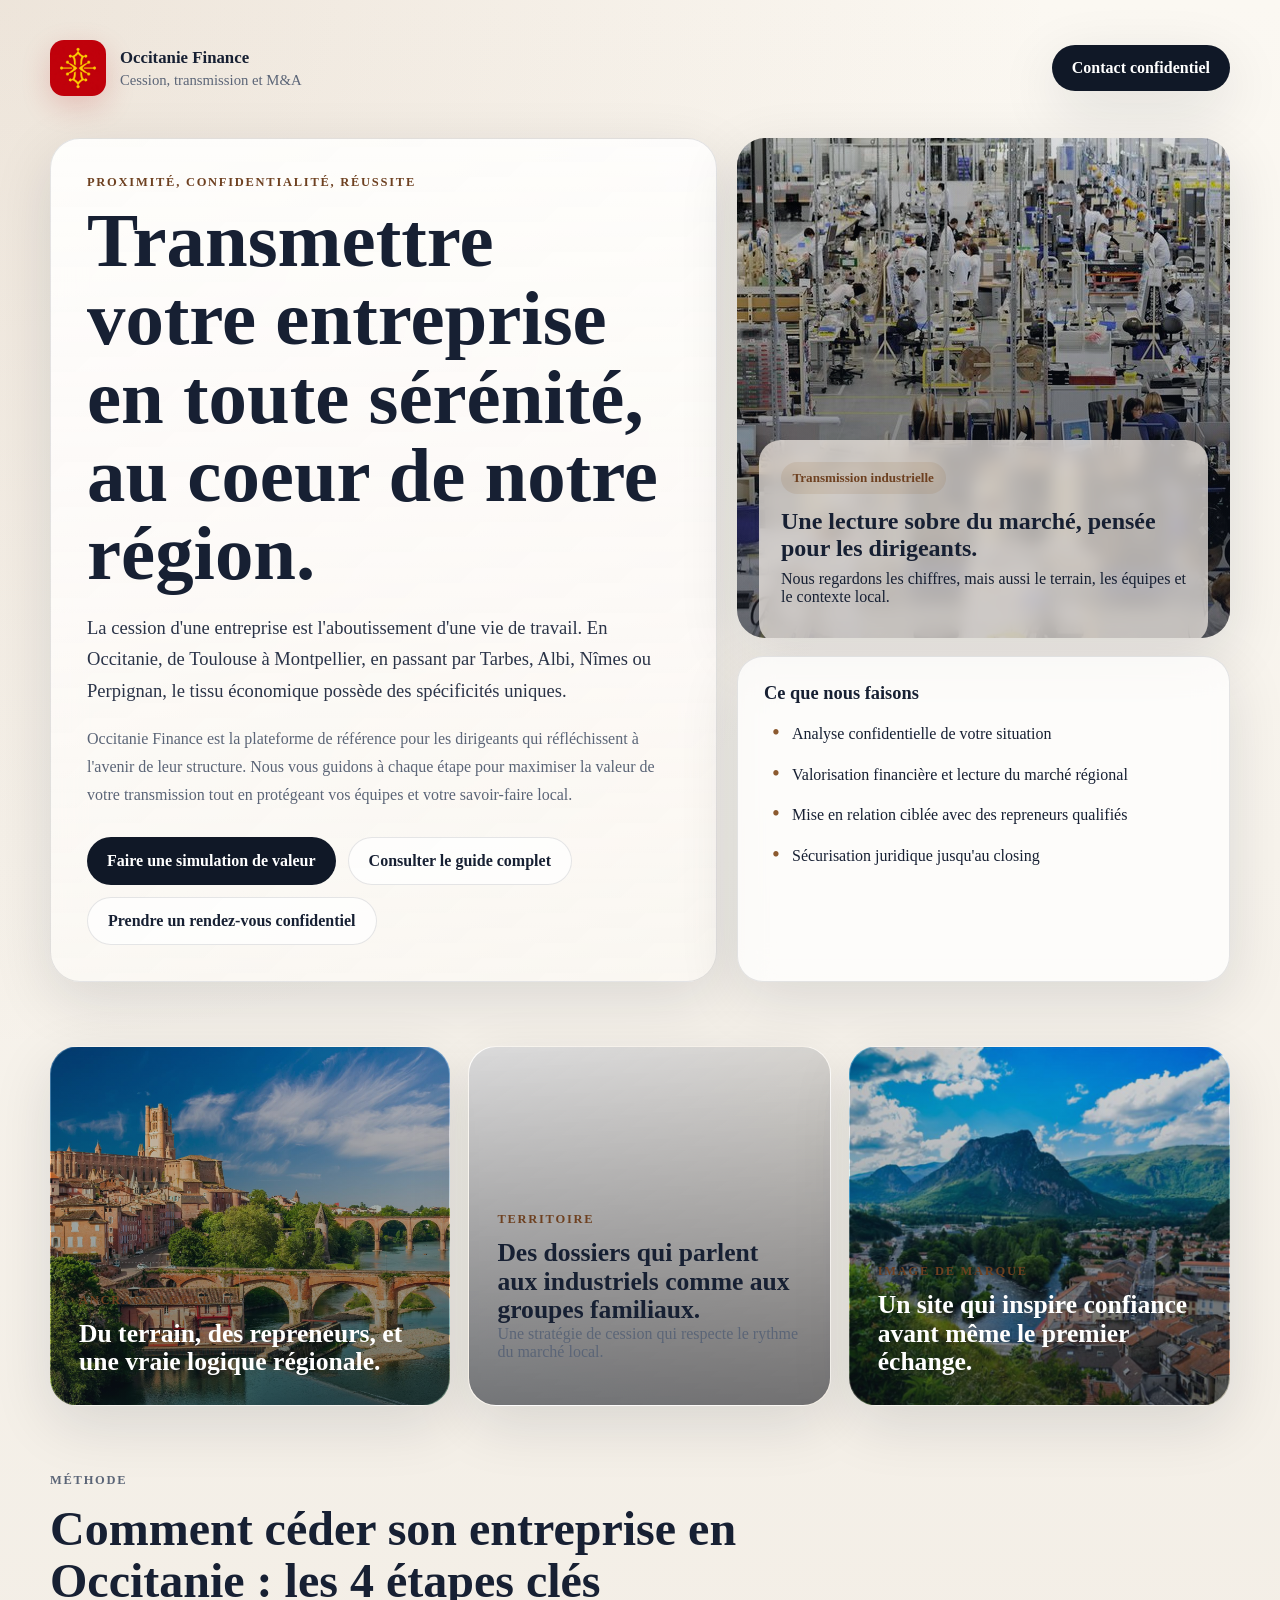
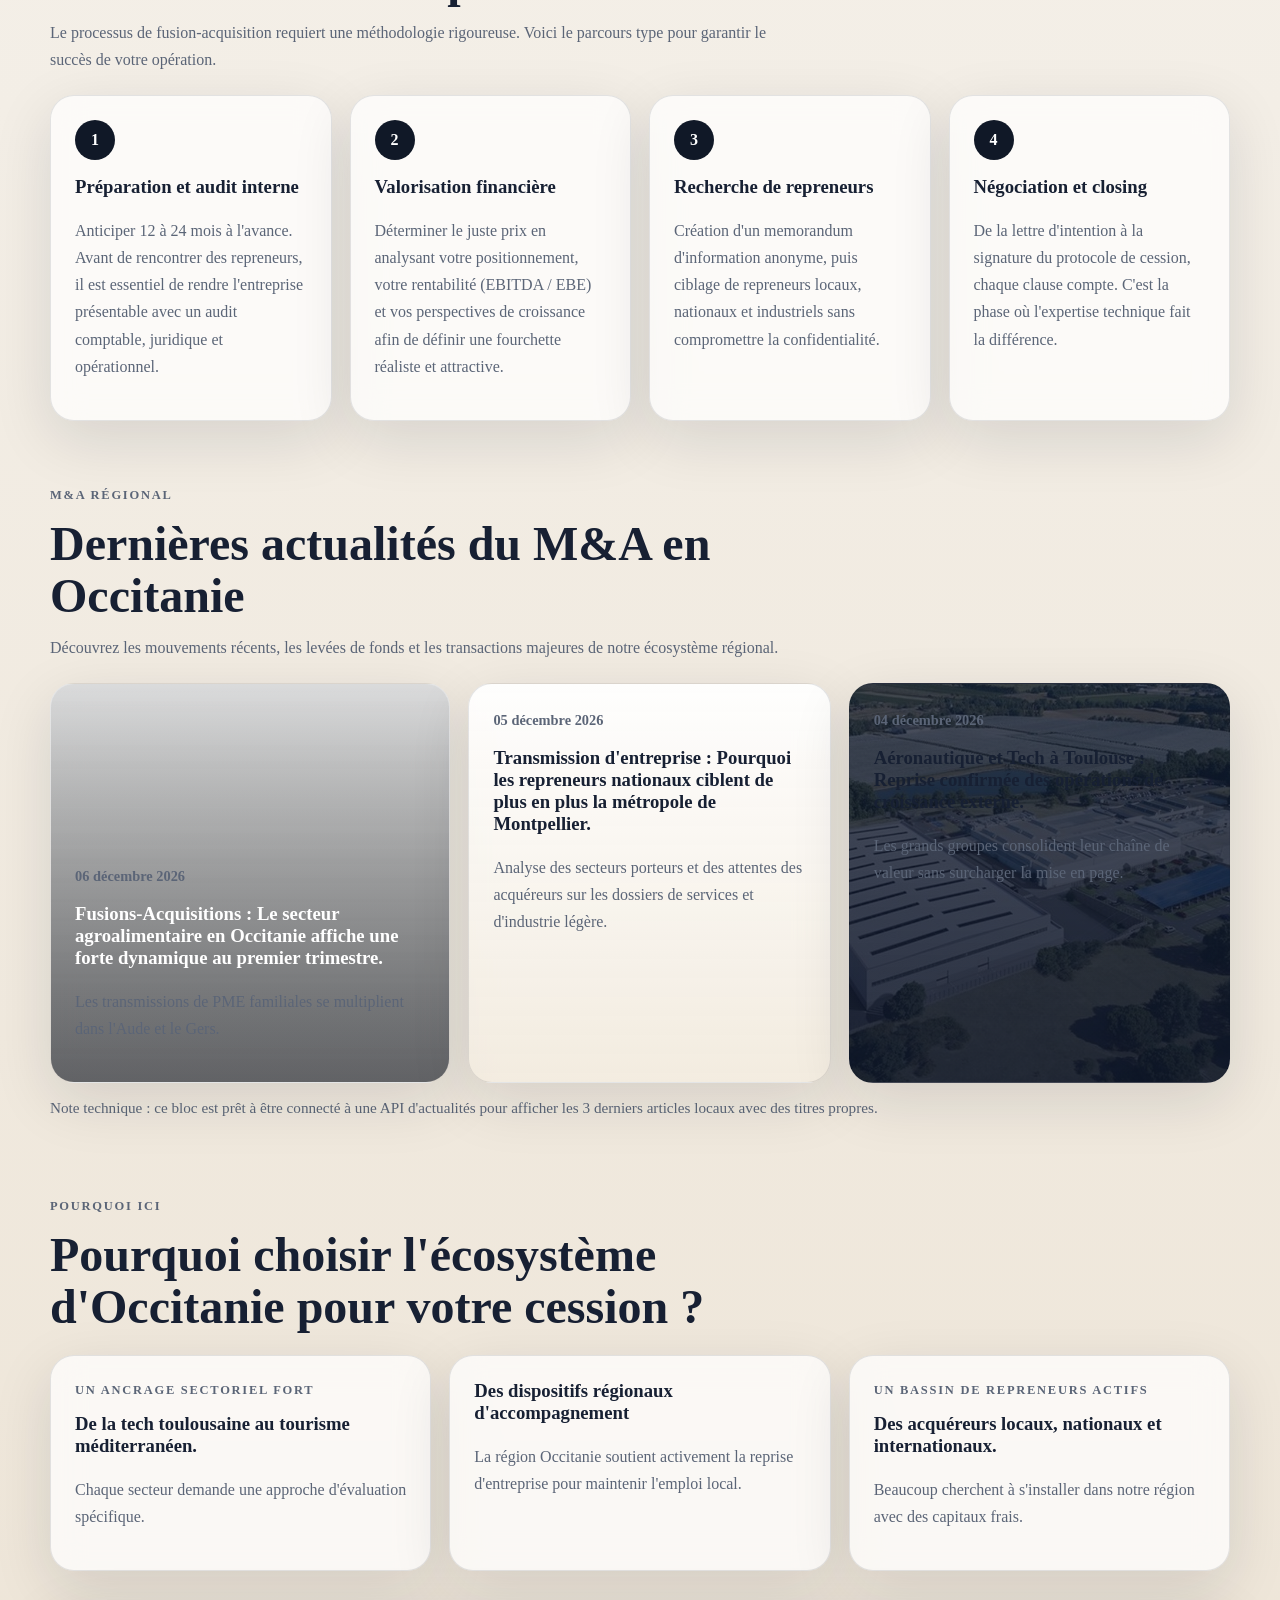
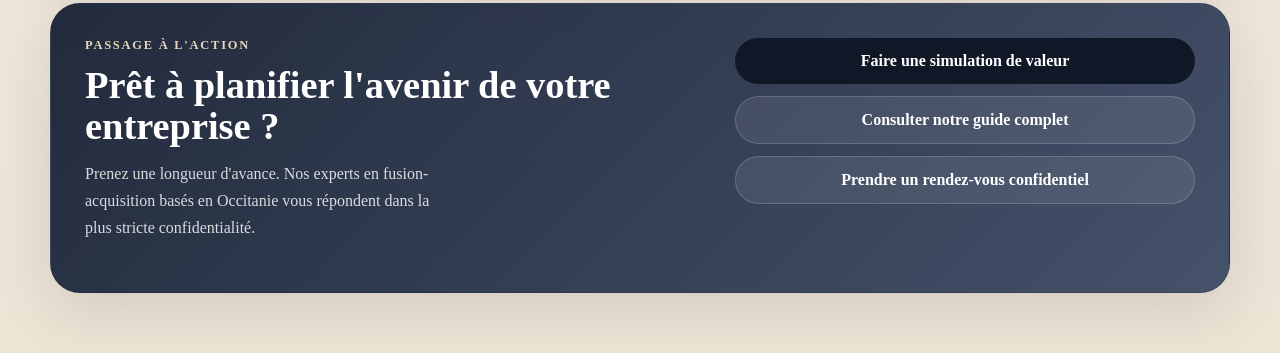
==== commit ea45ff4b: "Remove repeated image usage" ====
--- a/index.html
+++ b/index.html
@@ -92,10 +92,11 @@
               <h2>Du terrain, des repreneurs, et une vraie logique régionale.</h2>
             </div>
           </article>
-          <article class="feature-shot shot-pyrenees">
-            <div class="feature-shot__content">
+          <article class="feature-shot feature-shot--text">
+            <div class="feature-shot__content feature-shot__content--light">
               <p class="eyebrow">Territoire</p>
               <h2>Des dossiers qui parlent aux industriels comme aux groupes familiaux.</h2>
+              <p>Une stratégie de cession qui respecte le rythme du marché local.</p>
             </div>
           </article>
           <article class="feature-shot shot-heritage">
@@ -170,15 +171,18 @@
               <h3>Fusions-Acquisitions : Le secteur agroalimentaire en Occitanie affiche une forte dynamique au premier trimestre.</h3>
               <p>Les transmissions de PME familiales se multiplient dans l'Aude et le Gers.</p>
             </article>
-            <article class="news-card news-card--image news-card--city">
+            <article class="news-card news-card--text">
               <p class="news-date" data-date></p>
               <h3>Transmission d'entreprise : Pourquoi les repreneurs nationaux ciblent de plus en plus la métropole de Montpellier.</h3>
-              <p>Analyse des secteurs porteurs.</p>
-            </article>
-            <article class="news-card news-card--image news-card--landscape">
+              <p>
+                Analyse des secteurs porteurs et des attentes des acquéreurs sur les dossiers de
+                services et d'industrie légère.
+              </p>
+            </article>
+            <article class="news-card news-card--text news-card--accent">
               <p class="news-date" data-date></p>
               <h3>Aéronautique et Tech à Toulouse : Reprise confirmée des opérations de croissance externe.</h3>
-              <p>Les grands groupes consolident leur chaîne de valeur.</p>
+              <p>Les grands groupes consolident leur chaîne de valeur sans surcharger la mise en page.</p>
             </article>
           </div>
           <p class="news-note">
@@ -194,15 +198,12 @@
           </div>
 
           <div class="benefits-grid benefits-grid--split">
-            <article class="benefit-card benefit-card--image benefit-card--panorama">
-              <div class="image-overlay"></div>
-              <div class="benefit-card__content">
-                <p class="eyebrow">Un ancrage sectoriel fort</p>
-                <h3>De la tech toulousaine au tourisme méditerranéen.</h3>
-                <p>
-                  Chaque secteur demande une approche d'évaluation spécifique.
-                </p>
-              </div>
+            <article class="benefit-card">
+              <p class="eyebrow">Un ancrage sectoriel fort</p>
+              <h3>De la tech toulousaine au tourisme méditerranéen.</h3>
+              <p>
+                Chaque secteur demande une approche d'évaluation spécifique.
+              </p>
             </article>
             <article class="benefit-card">
               <h3>Des dispositifs régionaux d'accompagnement</h3>
@@ -211,15 +212,12 @@
                 l'emploi local.
               </p>
             </article>
-            <article class="benefit-card benefit-card--image benefit-card--heritage">
-              <div class="image-overlay"></div>
-              <div class="benefit-card__content">
-                <p class="eyebrow">Un bassin de repreneurs actifs</p>
-                <h3>Des acquéreurs locaux, nationaux et internationaux.</h3>
-                <p>
-                  Beaucoup cherchent à s'installer dans notre région avec des capitaux frais.
-                </p>
-              </div>
+            <article class="benefit-card">
+              <p class="eyebrow">Un bassin de repreneurs actifs</p>
+              <h3>Des acquéreurs locaux, nationaux et internationaux.</h3>
+              <p>
+                Beaucoup cherchent à s'installer dans notre région avec des capitaux frais.
+              </p>
             </article>
           </div>
         </section>
--- a/styles.css
+++ b/styles.css
@@ -226,7 +226,7 @@
 
 .feature-band {
   display: grid;
-  grid-template-columns: repeat(3, minmax(0, 1fr));
+  grid-template-columns: 1.05fr 0.95fr 1fr;
   gap: 18px;
 }
 
@@ -275,12 +275,20 @@
   background: url("Visiter-lOccitanie-10-incontournables-a-faire-et-voir.jpeg") center/cover no-repeat;
 }
 
-.shot-pyrenees {
+.feature-shot--text {
+  background: linear-gradient(145deg, rgba(255, 255, 255, 0.82), rgba(240, 230, 216, 0.7));
+}
+
+.feature-shot__content--light {
+  color: var(--text);
+}
+
+.feature-shot__content--light p:not(.eyebrow) {
+  color: var(--muted);
+}
+
+.shot-heritage {
   background: url("ariege.jpg") center/cover no-repeat;
-}
-
-.shot-heritage {
-  background: url("images.jpeg") center/cover no-repeat;
 }
 
 .section-heading {
@@ -337,7 +345,7 @@
 }
 
 .news-list {
-  grid-template-columns: repeat(3, minmax(0, 1fr));
+  grid-template-columns: 1.05fr 0.95fr 1fr;
 }
 
 .news-card--image {
@@ -358,15 +366,17 @@
 }
 
 .news-card--industrial {
-  background: url("industry.jpg") center/cover no-repeat;
-}
-
-.news-card--city {
-  background: url("images.jpeg") center/cover no-repeat;
-}
-
-.news-card--landscape {
-  background: url("ariege.jpg") center/cover no-repeat;
+  background: linear-gradient(180deg, rgba(255,255,255,0.92), rgba(243, 236, 224, 0.84));
+}
+
+.news-card--text {
+  background: linear-gradient(180deg, rgba(255,255,255,0.92), rgba(243, 236, 224, 0.84));
+}
+
+.news-card--accent {
+  background:
+    linear-gradient(180deg, rgba(15, 23, 42, 0.75), rgba(15, 23, 42, 0.88)),
+    url("usine occitanie image.jpg") center/cover no-repeat;
 }
 
 .news-date {
@@ -387,31 +397,6 @@
 
 .benefits-grid--split {
   align-items: stretch;
-}
-
-.benefit-card--image {
-  position: relative;
-  min-height: 320px;
-  overflow: hidden;
-  color: white;
-  display: flex;
-  align-items: flex-end;
-}
-
-.benefit-card--panorama {
-  background: url("images.jpeg") center/cover no-repeat;
-}
-
-.benefit-card--heritage {
-  background: url("Visiter-lOccitanie-10-incontournables-a-faire-et-voir.jpeg") center/cover no-repeat;
-}
-
-.benefit-card__content {
-  padding: 24px;
-}
-
-.benefit-card--image .eyebrow {
-  color: #f2d9bc;
 }
 
 .callout {
@@ -507,8 +492,7 @@
 }
 
 .image-panel::after,
-.news-card--image::after,
-.benefit-card--image::after {
+.news-card--image::after {
   content: "";
   position: absolute;
   inset: 0;
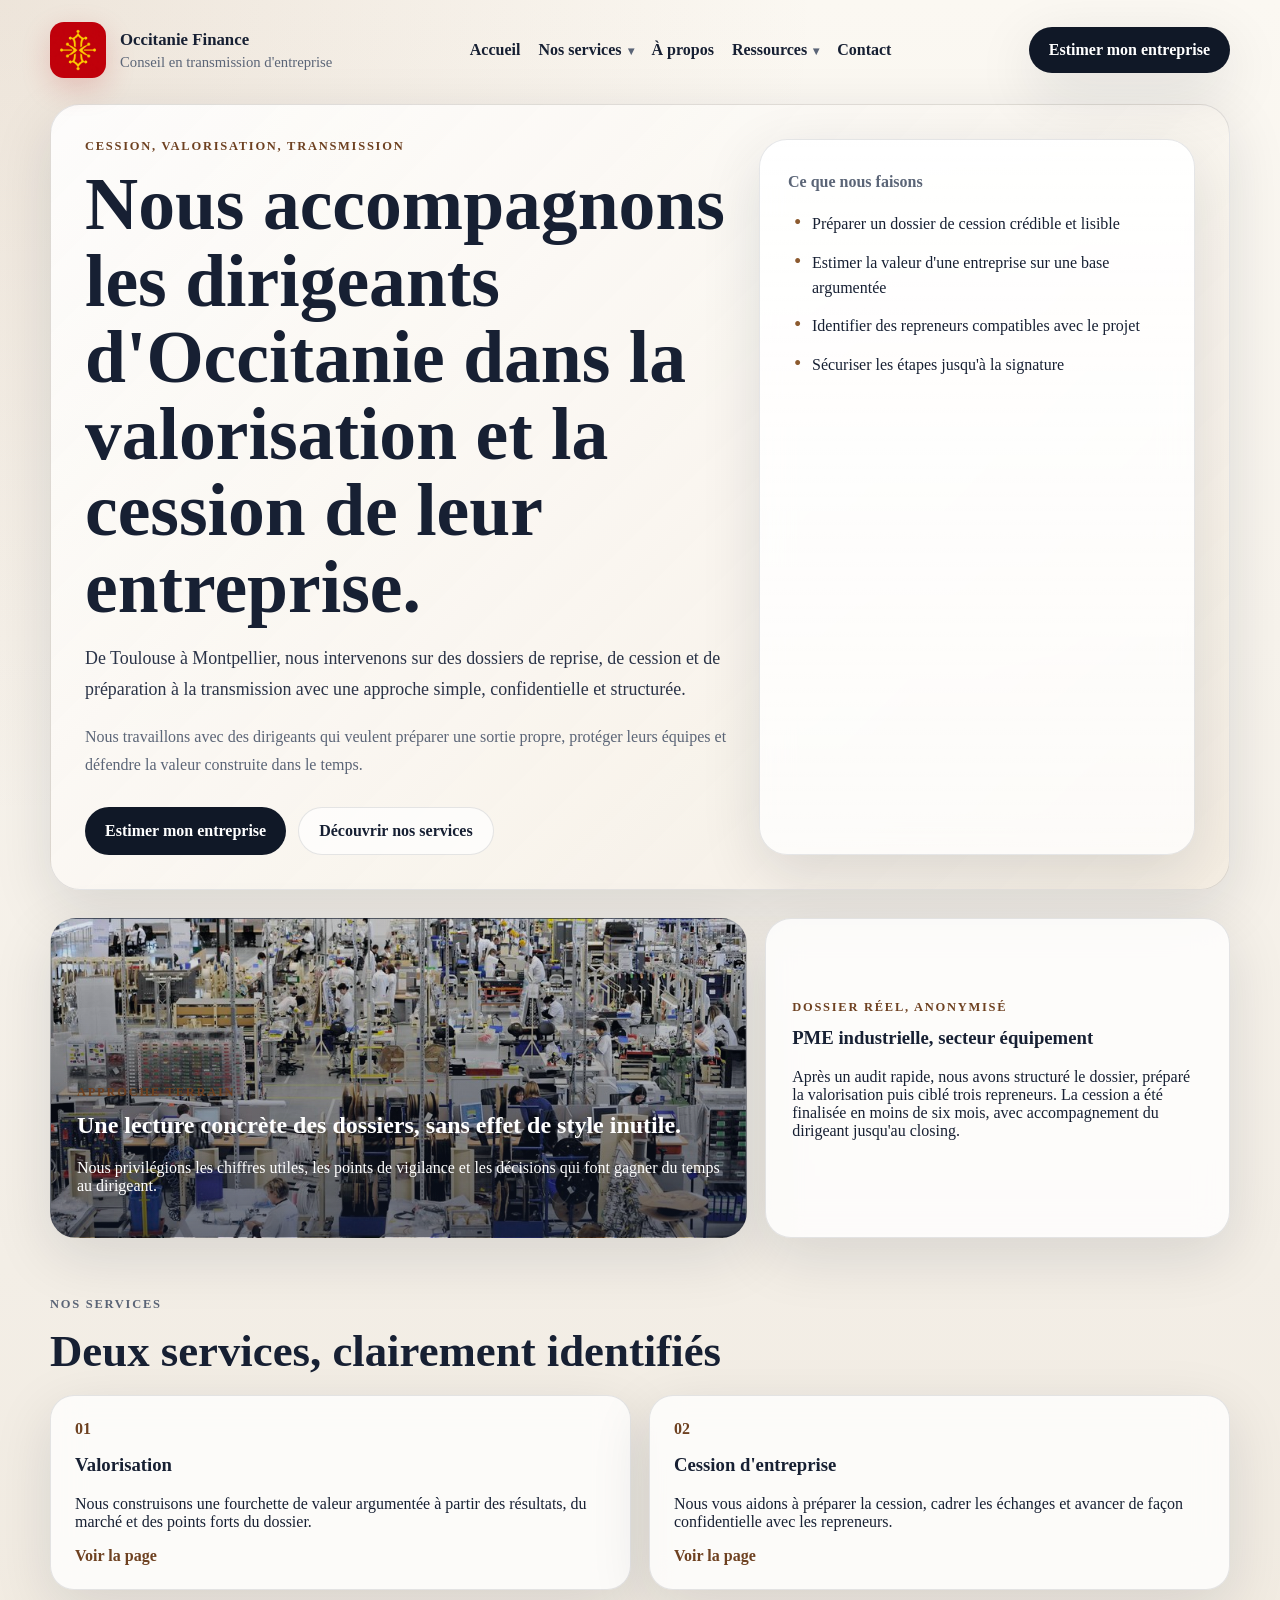
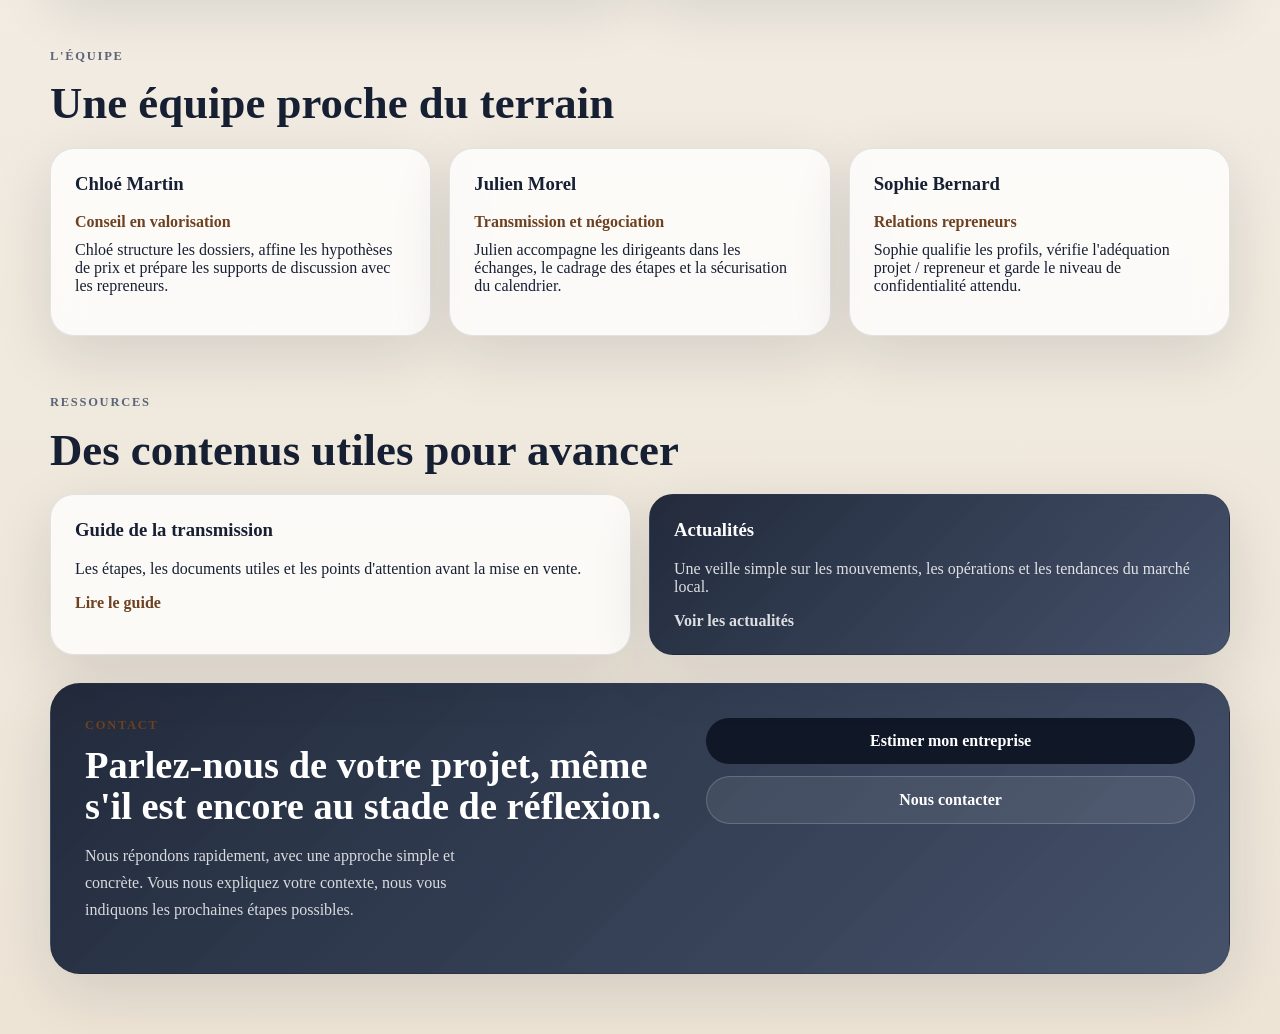
==== commit 11498f75: "Add simple navigation and core pages" ====
--- a/index.html
+++ b/index.html
@@ -3,238 +3,204 @@
   <head>
     <meta charset="UTF-8" />
     <meta name="viewport" content="width=device-width, initial-scale=1.0" />
-    <title>Cession d'Entreprise en Occitanie | Accompagnement & Fusion-Acquisition</title>
+    <title>Occitanie Finance | Cession, valorisation et transmission d'entreprise</title>
     <meta
       name="description"
-      content="Vous souhaitez céder votre entreprise en Occitanie ? Découvrez les étapes clés de la transmission d'entreprise, estimez votre valeur et suivez l'actualité du M&A régional."
+      content="Nous accompagnons les dirigeants d'Occitanie dans la valorisation et la cession de leur entreprise."
     />
     <meta name="theme-color" content="#0f172a" />
     <link rel="canonical" href="https://occitanie.finance/" />
-    <meta property="og:title" content="Cession d'Entreprise en Occitanie | Accompagnement & Fusion-Acquisition" />
+    <meta property="og:title" content="Occitanie Finance | Cession, valorisation et transmission d'entreprise" />
     <meta
       property="og:description"
-      content="Vous souhaitez céder votre entreprise en Occitanie ? Découvrez les étapes clés de la transmission d'entreprise, estimez votre valeur et suivez l'actualité du M&A régional."
+      content="Nous accompagnons les dirigeants d'Occitanie dans la valorisation et la cession de leur entreprise."
     />
     <meta property="og:image" content="https://occitanie.finance/og-linkedin.png" />
     <meta property="og:url" content="https://occitanie.finance/" />
     <meta property="og:type" content="website" />
-    <meta
-      property="og:image:alt"
-      content="Occitanie Finance - cession d'entreprise en Occitanie"
-    />
+    <meta property="og:image:alt" content="Occitanie Finance - cession d'entreprise en Occitanie" />
     <meta name="twitter:card" content="summary_large_image" />
     <link rel="stylesheet" href="styles.css" />
   </head>
   <body>
     <div class="page-shell">
-      <header class="hero">
-        <nav class="topbar" aria-label="Navigation principale">
-          <div class="brand">
-            <img class="brand-mark" src="logo pour site occitanie.png" alt="Occitanie Finance" />
-            <div>
-              <p class="brand-name">Occitanie Finance</p>
-              <p class="brand-tag">Cession, transmission et M&A</p>
-            </div>
-          </div>
-          <a class="nav-cta" href="#contact">Contact confidentiel</a>
+      <header class="site-header">
+        <div class="brand">
+          <img class="brand-mark" src="logo pour site occitanie.png" alt="Occitanie Finance" />
+          <div>
+            <p class="brand-name">Occitanie Finance</p>
+            <p class="brand-tag">Conseil en transmission d'entreprise</p>
+          </div>
+        </div>
+
+        <nav class="main-nav" aria-label="Navigation principale">
+          <a href="/">Accueil</a>
+          <div class="nav-group">
+            <a href="/services/">Nos services</a>
+            <div class="nav-submenu">
+              <a href="/services/valorisation/">Valorisation</a>
+              <a href="/services/cession/">Cession d'entreprise</a>
+            </div>
+          </div>
+          <a href="/a-propos/">À propos</a>
+          <div class="nav-group">
+            <a href="/ressources/">Ressources</a>
+            <div class="nav-submenu">
+              <a href="/ressources/guide-de-la-transmission/">Guide de la transmission</a>
+              <a href="/ressources/actualites/">Actualités</a>
+            </div>
+          </div>
+          <a href="/contact/">Contact</a>
         </nav>
 
-        <div class="hero-grid">
-          <section class="hero-copy">
-            <p class="eyebrow">Proximité, Confidentialité, Réussite</p>
-            <h1>Transmettre votre entreprise en toute sérénité, au coeur de notre région.</h1>
+        <a class="nav-cta" href="/estimation/">Estimer mon entreprise</a>
+      </header>
+
+      <main>
+        <section class="hero hero-home">
+          <div class="hero-copy">
+            <p class="eyebrow">Cession, valorisation, transmission</p>
+            <h1>Nous accompagnons les dirigeants d'Occitanie dans la valorisation et la cession de leur entreprise.</h1>
             <p class="lead">
-              La cession d'une entreprise est l'aboutissement d'une vie de travail. En Occitanie,
-              de Toulouse à Montpellier, en passant par Tarbes, Albi, Nîmes ou Perpignan, le tissu
-              économique possède des spécificités uniques.
+              De Toulouse à Montpellier, nous intervenons sur des dossiers de reprise, de cession
+              et de préparation à la transmission avec une approche simple, confidentielle et
+              structurée.
             </p>
             <p>
-              Occitanie Finance est la plateforme de référence pour les dirigeants qui réfléchissent
-              à l'avenir de leur structure. Nous vous guidons à chaque étape pour maximiser la valeur
-              de votre transmission tout en protégeant vos équipes et votre savoir-faire local.
-              </p>
+              Nous travaillons avec des dirigeants qui veulent préparer une sortie propre, protéger
+              leurs équipes et défendre la valeur construite dans le temps.
+            </p>
             <div class="hero-actions">
-              <a class="button button-primary" href="/evaluation/">Faire une simulation de valeur</a>
-              <a class="button button-secondary" href="/guide-cession/">Consulter le guide complet</a>
-              <a class="button button-secondary" href="/contact/">Prendre un rendez-vous confidentiel</a>
-            </div>
-          </section>
-          <aside class="hero-visual" aria-label="Visuel de couverture">
-            <div class="image-panel image-industry">
-              <div class="image-overlay"></div>
-              <div class="image-copy">
-                <p class="card-kicker">Transmission industrielle</p>
-                <h2>Une lecture sobre du marché, pensée pour les dirigeants.</h2>
-                <p>
-                  Nous regardons les chiffres, mais aussi le terrain, les équipes et le contexte
-                  local.
-                </p>
-              </div>
-            </div>
-            <div class="side-card">
-              <h3>Ce que nous faisons</h3>
-              <ul class="check-list">
-                <li>Analyse confidentielle de votre situation</li>
-                <li>Valorisation financière et lecture du marché régional</li>
-                <li>Mise en relation ciblée avec des repreneurs qualifiés</li>
-                <li>Sécurisation juridique jusqu'au closing</li>
-              </ul>
-            </div>
+              <a class="button button-primary" href="/estimation/">Estimer mon entreprise</a>
+              <a class="button button-secondary" href="/services/">Découvrir nos services</a>
+            </div>
+          </div>
+
+          <aside class="hero-panel">
+            <p class="panel-label">Ce que nous faisons</p>
+            <ul class="check-list">
+              <li>Préparer un dossier de cession crédible et lisible</li>
+              <li>Estimer la valeur d'une entreprise sur une base argumentée</li>
+              <li>Identifier des repreneurs compatibles avec le projet</li>
+              <li>Sécuriser les étapes jusqu'à la signature</li>
+            </ul>
           </aside>
-        </div>
-      </header>
-
-      <main>
-        <section class="section feature-band">
-          <article class="feature-shot shot-aude">
-            <div class="feature-shot__content">
-              <p class="eyebrow">Ancrage local</p>
-              <h2>Du terrain, des repreneurs, et une vraie logique régionale.</h2>
+        </section>
+
+        <section class="section intro-grid">
+          <article class="intro-card intro-card--image intro-card--wide">
+            <div class="intro-card__content">
+              <p class="eyebrow">Approche terrain</p>
+              <h2>Une lecture concrète des dossiers, sans effet de style inutile.</h2>
+              <p>
+                Nous privilégions les chiffres utiles, les points de vigilance et les décisions qui
+                font gagner du temps au dirigeant.
+              </p>
             </div>
           </article>
-          <article class="feature-shot feature-shot--text">
-            <div class="feature-shot__content feature-shot__content--light">
-              <p class="eyebrow">Territoire</p>
-              <h2>Des dossiers qui parlent aux industriels comme aux groupes familiaux.</h2>
-              <p>Une stratégie de cession qui respecte le rythme du marché local.</p>
-            </div>
+
+          <article class="intro-card intro-card--text">
+            <p class="eyebrow">Dossier réel, anonymisé</p>
+            <h3>PME industrielle, secteur équipement</h3>
+            <p>
+              Après un audit rapide, nous avons structuré le dossier, préparé la valorisation puis
+              ciblé trois repreneurs. La cession a été finalisée en moins de six mois, avec
+              accompagnement du dirigeant jusqu'au closing.
+            </p>
           </article>
-          <article class="feature-shot shot-heritage">
-            <div class="feature-shot__content">
-              <p class="eyebrow">Image de marque</p>
-              <h2>Un site qui inspire confiance avant même le premier échange.</h2>
-            </div>
-          </article>
-        </section>
-
-        <section class="section" id="etapes">
+        </section>
+
+        <section class="section">
           <div class="section-heading">
-            <p class="eyebrow">Méthode</p>
-            <h2>Comment céder son entreprise en Occitanie : les 4 étapes clés</h2>
+            <p class="eyebrow">Nos services</p>
+            <h2>Deux services, clairement identifiés</h2>
+          </div>
+          <div class="services-grid">
+            <article class="service-card">
+              <p class="service-number">01</p>
+              <h3>Valorisation</h3>
+              <p>
+                Nous construisons une fourchette de valeur argumentée à partir des résultats, du
+                marché et des points forts du dossier.
+              </p>
+              <a href="/services/valorisation/">Voir la page</a>
+            </article>
+            <article class="service-card">
+              <p class="service-number">02</p>
+              <h3>Cession d'entreprise</h3>
+              <p>
+                Nous vous aidons à préparer la cession, cadrer les échanges et avancer de façon
+                confidentielle avec les repreneurs.
+              </p>
+              <a href="/services/cession/">Voir la page</a>
+            </article>
+          </div>
+        </section>
+
+        <section class="section team-section">
+          <div class="section-heading">
+            <p class="eyebrow">L'équipe</p>
+            <h2>Une équipe proche du terrain</h2>
+          </div>
+          <div class="team-grid">
+            <article class="team-card">
+              <h3>Chloé Martin</h3>
+              <p class="team-role">Conseil en valorisation</p>
+              <p>
+                Chloé structure les dossiers, affine les hypothèses de prix et prépare les
+                supports de discussion avec les repreneurs.
+              </p>
+            </article>
+            <article class="team-card">
+              <h3>Julien Morel</h3>
+              <p class="team-role">Transmission et négociation</p>
+              <p>
+                Julien accompagne les dirigeants dans les échanges, le cadrage des étapes et la
+                sécurisation du calendrier.
+              </p>
+            </article>
+            <article class="team-card">
+              <h3>Sophie Bernard</h3>
+              <p class="team-role">Relations repreneurs</p>
+              <p>
+                Sophie qualifie les profils, vérifie l'adéquation projet / repreneur et garde le
+                niveau de confidentialité attendu.
+              </p>
+            </article>
+          </div>
+        </section>
+
+        <section class="section">
+          <div class="section-heading">
+            <p class="eyebrow">Ressources</p>
+            <h2>Des contenus utiles pour avancer</h2>
+          </div>
+          <div class="resources-grid">
+            <article class="resource-card">
+              <h3>Guide de la transmission</h3>
+              <p>Les étapes, les documents utiles et les points d'attention avant la mise en vente.</p>
+              <a href="/ressources/guide-de-la-transmission/">Lire le guide</a>
+            </article>
+            <article class="resource-card resource-card--highlight">
+              <h3>Actualités</h3>
+              <p>Une veille simple sur les mouvements, les opérations et les tendances du marché local.</p>
+              <a href="/ressources/actualites/">Voir les actualités</a>
+            </article>
+          </div>
+        </section>
+
+        <section class="section contact-cta" id="contact">
+          <div class="callout-copy">
+            <p class="eyebrow">Contact</p>
+            <h2>Parlez-nous de votre projet, même s'il est encore au stade de réflexion.</h2>
             <p>
-              Le processus de fusion-acquisition requiert une méthodologie rigoureuse. Voici le
-              parcours type pour garantir le succès de votre opération.
-            </p>
-          </div>
-
-          <div class="steps-grid">
-            <article class="step-card">
-              <span class="step-index">1</span>
-              <h3>Préparation et audit interne</h3>
-              <p>
-                Anticiper 12 à 24 mois à l'avance. Avant de rencontrer des repreneurs, il est
-                essentiel de rendre l'entreprise présentable avec un audit comptable, juridique et
-                opérationnel.
-              </p>
-            </article>
-            <article class="step-card">
-              <span class="step-index">2</span>
-              <h3>Valorisation financière</h3>
-              <p>
-                Déterminer le juste prix en analysant votre positionnement, votre rentabilité
-                (EBITDA / EBE) et vos perspectives de croissance afin de définir une fourchette
-                réaliste et attractive.
-              </p>
-            </article>
-            <article class="step-card">
-              <span class="step-index">3</span>
-              <h3>Recherche de repreneurs</h3>
-              <p>
-                Création d'un memorandum d'information anonyme, puis ciblage de repreneurs locaux,
-                nationaux et industriels sans compromettre la confidentialité.
-              </p>
-            </article>
-            <article class="step-card">
-              <span class="step-index">4</span>
-              <h3>Négociation et closing</h3>
-              <p>
-                De la lettre d'intention à la signature du protocole de cession, chaque clause
-                compte. C'est la phase où l'expertise technique fait la différence.
-              </p>
-            </article>
-          </div>
-        </section>
-
-        <section class="section news" id="actualites">
-          <div class="section-heading">
-            <p class="eyebrow">M&A régional</p>
-            <h2>Dernières actualités du M&A en Occitanie</h2>
-            <p>
-              Découvrez les mouvements récents, les levées de fonds et les transactions majeures de
-              notre écosystème régional.
-            </p>
-          </div>
-
-          <div class="news-list">
-            <article class="news-card news-card--image news-card--industrial">
-              <p class="news-date" data-date></p>
-              <h3>Fusions-Acquisitions : Le secteur agroalimentaire en Occitanie affiche une forte dynamique au premier trimestre.</h3>
-              <p>Les transmissions de PME familiales se multiplient dans l'Aude et le Gers.</p>
-            </article>
-            <article class="news-card news-card--text">
-              <p class="news-date" data-date></p>
-              <h3>Transmission d'entreprise : Pourquoi les repreneurs nationaux ciblent de plus en plus la métropole de Montpellier.</h3>
-              <p>
-                Analyse des secteurs porteurs et des attentes des acquéreurs sur les dossiers de
-                services et d'industrie légère.
-              </p>
-            </article>
-            <article class="news-card news-card--text news-card--accent">
-              <p class="news-date" data-date></p>
-              <h3>Aéronautique et Tech à Toulouse : Reprise confirmée des opérations de croissance externe.</h3>
-              <p>Les grands groupes consolident leur chaîne de valeur sans surcharger la mise en page.</p>
-            </article>
-          </div>
-          <p class="news-note">
-            Note technique : ce bloc est prêt à être connecté à une API d'actualités pour afficher
-            les 3 derniers articles locaux avec des titres propres.
-          </p>
-        </section>
-
-        <section class="section" id="ecosysteme">
-          <div class="section-heading">
-            <p class="eyebrow">Pourquoi ici</p>
-            <h2>Pourquoi choisir l'écosystème d'Occitanie pour votre cession ?</h2>
-          </div>
-
-          <div class="benefits-grid benefits-grid--split">
-            <article class="benefit-card">
-              <p class="eyebrow">Un ancrage sectoriel fort</p>
-              <h3>De la tech toulousaine au tourisme méditerranéen.</h3>
-              <p>
-                Chaque secteur demande une approche d'évaluation spécifique.
-              </p>
-            </article>
-            <article class="benefit-card">
-              <h3>Des dispositifs régionaux d'accompagnement</h3>
-              <p>
-                La région Occitanie soutient activement la reprise d'entreprise pour maintenir
-                l'emploi local.
-              </p>
-            </article>
-            <article class="benefit-card">
-              <p class="eyebrow">Un bassin de repreneurs actifs</p>
-              <h3>Des acquéreurs locaux, nationaux et internationaux.</h3>
-              <p>
-                Beaucoup cherchent à s'installer dans notre région avec des capitaux frais.
-              </p>
-            </article>
-          </div>
-        </section>
-
-        <section class="section callout" id="contact">
-          <div class="callout-copy">
-            <p class="eyebrow">Passage à l'action</p>
-            <h2>Prêt à planifier l'avenir de votre entreprise ?</h2>
-            <p>
-              Prenez une longueur d'avance. Nos experts en fusion-acquisition basés en Occitanie
-              vous répondent dans la plus stricte confidentialité.
-            </p>
-          </div>
-          <div class="callout-actions" aria-label="Actions principales">
-            <a class="button button-primary button-block" href="/evaluation/">Faire une simulation de valeur</a>
-            <a class="button button-secondary button-block" href="/guide-cession/">Consulter notre guide complet</a>
-            <a class="button button-secondary button-block" href="/contact/">Prendre un rendez-vous confidentiel</a>
+              Nous répondons rapidement, avec une approche simple et concrète. Vous nous expliquez
+              votre contexte, nous vous indiquons les prochaines étapes possibles.
+            </p>
+          </div>
+          <div class="callout-actions">
+            <a class="button button-primary button-block" href="/estimation/">Estimer mon entreprise</a>
+            <a class="button button-secondary button-block" href="/contact/">Nous contacter</a>
           </div>
         </section>
       </main>
--- a/styles.css
+++ b/styles.css
@@ -1,8 +1,7 @@
 :root {
-  --bg: #f3eee6;
+  --bg: #f4efe6;
   --bg-alt: #101827;
-  --panel: rgba(255, 255, 255, 0.72);
-  --panel-strong: rgba(255, 255, 255, 0.9);
+  --panel: rgba(255, 255, 255, 0.78);
   --text: #172033;
   --muted: #5b6577;
   --accent: #8c5a2f;
@@ -39,16 +38,12 @@
   padding: 22px 0 60px;
 }
 
-.hero {
-  padding: 18px 0 32px;
-}
-
-.topbar {
-  display: flex;
+.site-header {
+  display: grid;
+  grid-template-columns: auto 1fr auto;
+  gap: 18px;
   align-items: center;
-  justify-content: space-between;
-  gap: 16px;
-  margin-bottom: 42px;
+  margin-bottom: 26px;
 }
 
 .brand {
@@ -79,6 +74,64 @@
   font-size: 0.92rem;
 }
 
+.main-nav {
+  display: flex;
+  flex-wrap: wrap;
+  justify-content: center;
+  gap: 18px;
+  align-items: center;
+}
+
+.main-nav a {
+  white-space: nowrap;
+}
+
+.main-nav > a,
+.nav-group > a {
+  font-weight: 700;
+}
+
+.nav-group {
+  position: relative;
+}
+
+.nav-submenu {
+  position: absolute;
+  top: 100%;
+  left: 0;
+  min-width: 220px;
+  padding: 10px;
+  border-radius: 18px;
+  background: rgba(255, 255, 255, 0.96);
+  border: 1px solid var(--border);
+  box-shadow: var(--shadow);
+  display: none;
+  z-index: 20;
+}
+
+.nav-group > a::after {
+  content: "▾";
+  margin-left: 6px;
+  font-size: 0.72em;
+  color: var(--muted);
+}
+
+.nav-group:hover .nav-submenu {
+  display: grid;
+  gap: 8px;
+}
+
+.nav-submenu a {
+  padding: 10px 12px;
+  border-radius: 12px;
+}
+
+.nav-submenu a:hover,
+.main-nav > a:hover,
+.nav-group > a:hover {
+  color: var(--accent-strong);
+}
+
 .nav-cta,
 .button {
   display: inline-flex;
@@ -96,37 +149,39 @@
   box-shadow: var(--shadow);
 }
 
+.button-primary {
+  background: var(--bg-alt);
+  color: white;
+}
+
+.button-secondary {
+  background: rgba(255, 255, 255, 0.7);
+  border: 1px solid var(--border);
+}
+
 .nav-cta:hover,
 .button:hover {
   transform: translateY(-1px);
 }
 
-.hero-grid {
-  display: grid;
-  grid-template-columns: minmax(0, 1.15fr) minmax(320px, 0.85fr);
+.hero,
+.contact-cta {
+  border: 1px solid var(--border);
+  border-radius: 30px;
+  box-shadow: var(--shadow);
+  overflow: hidden;
+}
+
+.hero {
+  display: grid;
+  grid-template-columns: minmax(0, 1.2fr) minmax(280px, 0.8fr);
   gap: 20px;
-  align-items: stretch;
-}
-
-.hero-copy,
-.hero-card,
-.step-card,
-.news-card,
-.benefit-card,
-.callout,
-.side-card {
-  border: 1px solid var(--border);
-  background: var(--panel);
-  backdrop-filter: blur(16px);
-  box-shadow: var(--shadow);
-}
-
-.hero-copy {
-  border-radius: 30px;
-  padding: 36px;
-  background:
-    linear-gradient(180deg, rgba(255, 255, 255, 0.86), rgba(255, 255, 255, 0.64)),
-    linear-gradient(135deg, rgba(246, 238, 228, 0.8), rgba(239, 226, 207, 0.65));
+  padding: 34px;
+  background: linear-gradient(135deg, rgba(255, 255, 255, 0.88), rgba(244, 236, 224, 0.76));
+}
+
+.hero-home .hero-copy {
+  max-width: 720px;
 }
 
 .eyebrow {
@@ -146,18 +201,18 @@
 }
 
 h1 {
-  font-size: clamp(2.6rem, 6vw, 4.9rem);
-  line-height: 1.02;
+  font-size: clamp(2.6rem, 6vw, 4.6rem);
+  line-height: 1.04;
   margin-bottom: 18px;
 }
 
 .lead {
-  font-size: 1.16rem;
-  line-height: 1.7;
+  font-size: 1.12rem;
+  line-height: 1.72;
   color: #2b3448;
 }
 
-.hero-copy p:last-of-type {
+.hero p:last-of-type {
   line-height: 1.75;
   color: var(--muted);
 }
@@ -169,135 +224,66 @@
   margin-top: 28px;
 }
 
-.button-primary {
-  background: var(--bg-alt);
-  color: white;
-}
-
-.button-secondary {
-  background: rgba(255, 255, 255, 0.7);
+.hero-panel,
+.intro-card,
+.service-card,
+.team-card,
+.resource-card,
+.content-card,
+.step-card,
+.news-card {
   border: 1px solid var(--border);
-}
-
-.hero-card {
+  background: var(--panel);
+  backdrop-filter: blur(16px);
+  box-shadow: var(--shadow);
+}
+
+.hero-panel {
   border-radius: 28px;
-  padding: 30px;
-  background:
-    linear-gradient(180deg, rgba(255, 255, 255, 0.95), rgba(255, 255, 255, 0.72)),
-    linear-gradient(180deg, #f6eee4, #efe2cf);
-}
-
-.card-kicker {
-  display: inline-block;
-  margin: 0 0 14px;
-  padding: 8px 12px;
-  border-radius: 999px;
-  background: rgba(140, 90, 47, 0.12);
+  padding: 28px;
+  background: linear-gradient(180deg, rgba(255, 255, 255, 0.94), rgba(255, 255, 255, 0.74));
+}
+
+.panel-label,
+.service-number,
+.team-role {
   color: var(--accent-strong);
-  font-size: 0.82rem;
   font-weight: 700;
 }
 
 .check-list {
   list-style: none;
   padding: 0;
-  margin: 18px 0 0;
+  margin: 16px 0 0;
 }
 
 .check-list li {
   position: relative;
-  padding-left: 28px;
-  margin-bottom: 16px;
+  padding-left: 24px;
+  margin-bottom: 14px;
   line-height: 1.55;
 }
 
 .check-list li::before {
   content: "•";
   position: absolute;
-  left: 8px;
+  left: 6px;
   color: var(--accent);
-  font-size: 1.4rem;
+  font-size: 1.3rem;
   line-height: 1;
 }
 
 .section {
-  padding: 32px 0;
-}
-
-.feature-band {
-  display: grid;
-  grid-template-columns: 1.05fr 0.95fr 1fr;
-  gap: 18px;
-}
-
-.feature-shot {
-  position: relative;
-  min-height: 360px;
-  border-radius: 28px;
-  overflow: hidden;
-  box-shadow: var(--shadow);
-  border: 1px solid rgba(255, 255, 255, 0.24);
-}
-
-.feature-shot::before,
-.benefit-card--image::before,
-.news-card--image::before,
-.image-panel::before {
-  content: "";
-  position: absolute;
-  inset: 0;
-  background: linear-gradient(180deg, rgba(13, 19, 30, 0.15), rgba(13, 19, 30, 0.56));
-}
-
-.feature-shot__content,
-.image-copy,
-.benefit-card__content {
-  position: relative;
-  z-index: 1;
-}
-
-.feature-shot__content {
-  display: flex;
-  flex-direction: column;
-  justify-content: flex-end;
-  height: 100%;
-  padding: 28px;
-  color: white;
-}
-
-.feature-shot__content h2 {
-  margin-bottom: 0;
-  font-size: 1.6rem;
-  line-height: 1.12;
-}
-
-.shot-aude {
-  background: url("Visiter-lOccitanie-10-incontournables-a-faire-et-voir.jpeg") center/cover no-repeat;
-}
-
-.feature-shot--text {
-  background: linear-gradient(145deg, rgba(255, 255, 255, 0.82), rgba(240, 230, 216, 0.7));
-}
-
-.feature-shot__content--light {
-  color: var(--text);
-}
-
-.feature-shot__content--light p:not(.eyebrow) {
-  color: var(--muted);
-}
-
-.shot-heritage {
-  background: url("ariege.jpg") center/cover no-repeat;
+  padding: 28px 0;
 }
 
 .section-heading {
   max-width: 760px;
-  margin-bottom: 22px;
+  margin-bottom: 20px;
 }
 
 .section-heading h2 {
-  font-size: clamp(1.8rem, 4vw, 3rem);
+  font-size: clamp(1.8rem, 4vw, 2.8rem);
   line-height: 1.08;
   margin-bottom: 12px;
 }
@@ -307,128 +293,102 @@
   line-height: 1.7;
 }
 
-.steps-grid,
-.benefits-grid,
-.news-list {
+.intro-grid,
+.services-grid,
+.team-grid,
+.resources-grid {
   display: grid;
   gap: 18px;
 }
 
-.steps-grid {
-  grid-template-columns: repeat(4, minmax(0, 1fr));
-}
-
-.step-card,
-.benefit-card,
-.news-card {
+.intro-grid {
+  grid-template-columns: 1.2fr 0.8fr;
+}
+
+.intro-card {
+  border-radius: 26px;
+  padding: 26px;
+}
+
+.intro-card--image {
+  min-height: 320px;
+  color: white;
+  background:
+    linear-gradient(180deg, rgba(15, 23, 42, 0.1), rgba(15, 23, 42, 0.62)),
+    url("industry.jpg") center/cover no-repeat;
+}
+
+.intro-card--wide {
+  display: flex;
+  align-items: flex-end;
+}
+
+.intro-card--text {
+  display: flex;
+  flex-direction: column;
+  justify-content: center;
+}
+
+.services-grid {
+  grid-template-columns: repeat(2, minmax(0, 1fr));
+}
+
+.service-card,
+.team-card,
+.resource-card {
   border-radius: 24px;
   padding: 24px;
 }
 
-.step-index {
-  display: inline-grid;
-  place-items: center;
-  width: 40px;
-  height: 40px;
-  border-radius: 999px;
-  background: var(--bg-alt);
-  color: white;
-  font-weight: 700;
-  margin-bottom: 16px;
-}
-
-.step-card p,
-.benefit-card p,
-.news-card p {
-  color: var(--muted);
-  line-height: 1.7;
-}
-
-.news-list {
-  grid-template-columns: 1.05fr 0.95fr 1fr;
-}
-
-.news-card--image {
-  position: relative;
-  min-height: 330px;
-  color: white;
-  display: flex;
-  flex-direction: column;
-  justify-content: flex-end;
-  padding-top: 180px;
-  overflow: hidden;
-}
-
-.news-card--image h3,
-.news-card--image p {
-  position: relative;
-  z-index: 1;
-}
-
-.news-card--industrial {
-  background: linear-gradient(180deg, rgba(255,255,255,0.92), rgba(243, 236, 224, 0.84));
-}
-
-.news-card--text {
-  background: linear-gradient(180deg, rgba(255,255,255,0.92), rgba(243, 236, 224, 0.84));
-}
-
-.news-card--accent {
-  background:
-    linear-gradient(180deg, rgba(15, 23, 42, 0.75), rgba(15, 23, 42, 0.88)),
-    url("usine occitanie image.jpg") center/cover no-repeat;
-}
-
-.news-date {
+.service-card a,
+.resource-card a {
+  font-weight: 700;
   color: var(--accent-strong);
-  font-size: 0.9rem;
-  font-weight: 700;
-}
-
-.news-note {
-  margin-top: 16px;
-  color: var(--muted);
-  font-size: 0.95rem;
-}
-
-.benefits-grid {
+}
+
+.team-grid {
   grid-template-columns: repeat(3, minmax(0, 1fr));
 }
 
-.benefits-grid--split {
-  align-items: stretch;
-}
-
-.callout {
-  border-radius: 30px;
+.team-role {
+  margin-bottom: 10px;
+}
+
+.resources-grid {
+  grid-template-columns: repeat(2, minmax(0, 1fr));
+}
+
+.resource-card--highlight {
+  background: linear-gradient(135deg, rgba(23, 32, 51, 0.95), rgba(50, 65, 94, 0.9));
+  color: white;
+}
+
+.resource-card--highlight p,
+.resource-card--highlight a {
+  color: rgba(255, 255, 255, 0.84);
+}
+
+.contact-cta {
+  display: grid;
+  grid-template-columns: minmax(0, 1.1fr) minmax(260px, 0.9fr);
+  gap: 24px;
   padding: 34px;
-  display: grid;
-  grid-template-columns: minmax(0, 1.15fr) minmax(280px, 0.85fr);
-  align-items: start;
-  gap: 28px;
   background: linear-gradient(135deg, rgba(23, 32, 51, 0.95), rgba(50, 65, 94, 0.9));
   color: white;
 }
 
-.callout .eyebrow {
-  color: #e9d6be;
-}
-
 .callout-copy {
-  max-width: 560px;
+  max-width: 620px;
 }
 
 .callout-copy h2 {
   margin-bottom: 14px;
-  font-size: clamp(1.9rem, 3vw, 3rem);
-  line-height: 1.05;
+  font-size: clamp(1.9rem, 3vw, 2.8rem);
+  line-height: 1.08;
 }
 
 .callout-copy p:not(.eyebrow) {
-  max-width: 46ch;
-}
-
-.callout p:not(.eyebrow) {
+  max-width: 52ch;
   color: rgba(255, 255, 255, 0.82);
   line-height: 1.7;
 }
@@ -443,74 +403,44 @@
   width: 100%;
 }
 
-.callout .button-secondary {
+.contact-cta .button-secondary {
   background: rgba(255, 255, 255, 0.08);
   color: white;
   border-color: rgba(255, 255, 255, 0.18);
 }
 
-.hero-visual {
-  display: grid;
-  gap: 18px;
-}
-
-.image-panel {
-  position: relative;
-  min-height: 430px;
-  border-radius: 28px;
-  overflow: hidden;
-  background: url("industry.jpg") center/cover no-repeat;
-  box-shadow: var(--shadow);
-}
-
-.image-copy {
-  position: absolute;
-  left: 22px;
-  right: 22px;
-  bottom: 22px;
-  padding: 22px;
-  border-radius: 22px;
-  background: rgba(255, 248, 240, 0.68);
-  backdrop-filter: blur(8px);
-  transform: translateY(28px);
-}
-
-.image-copy h2 {
-  margin-bottom: 8px;
-  font-size: 1.5rem;
-}
-
-.side-card {
+.content-card {
   border-radius: 26px;
-  padding: 26px;
-  background: rgba(255, 255, 255, 0.72);
-}
-
-.side-card h3 {
-  margin-bottom: 12px;
-  font-size: 1.15rem;
-}
-
-.image-panel::after,
-.news-card--image::after {
-  content: "";
-  position: absolute;
-  inset: 0;
-  background: linear-gradient(180deg, transparent 0%, rgba(17, 24, 39, 0.18) 100%);
+  padding: 28px;
+}
+
+.content-card + .content-card {
+  margin-top: 18px;
+}
+
+.content-card--dark {
+  background: linear-gradient(135deg, rgba(23, 32, 51, 0.95), rgba(50, 65, 94, 0.9));
+  color: white;
+}
+
+.content-card--dark p,
+.content-card--dark li {
+  color: rgba(255, 255, 255, 0.84);
 }
 
 @media (max-width: 960px) {
-  .hero-grid,
-  .feature-band,
-  .steps-grid,
-  .news-list,
-  .benefits-grid,
-  .callout {
+  .site-header,
+  .hero,
+  .intro-grid,
+  .services-grid,
+  .team-grid,
+  .resources-grid,
+  .contact-cta {
     grid-template-columns: 1fr;
   }
 
-  .callout {
-    gap: 18px;
+  .main-nav {
+    justify-content: flex-start;
   }
 }
 
@@ -519,31 +449,37 @@
     width: min(100% - 20px, 1180px);
   }
 
-  .topbar {
-    flex-direction: column;
+  .site-header {
     align-items: flex-start;
   }
 
-  .hero-copy,
-  .hero-card,
-  .step-card,
-  .benefit-card,
-  .news-card,
-  .callout,
-  .side-card {
+  .nav-submenu {
+    position: static;
+    display: grid;
+    min-width: 0;
+    padding: 0;
+    margin-top: 8px;
+    box-shadow: none;
+    background: transparent;
+    border: 0;
+  }
+
+  .nav-group:hover .nav-submenu {
+    display: grid;
+  }
+
+  .hero,
+  .contact-cta,
+  .intro-card,
+  .service-card,
+  .team-card,
+  .resource-card,
+  .content-card {
     padding: 22px;
     border-radius: 22px;
   }
 
   h1 {
-    font-size: 2.7rem;
-  }
-
-  .image-copy {
-    transform: none;
-  }
-
-  .callout-copy h2 {
-    font-size: 1.8rem;
-  }
-}
+    font-size: 2.6rem;
+  }
+}
